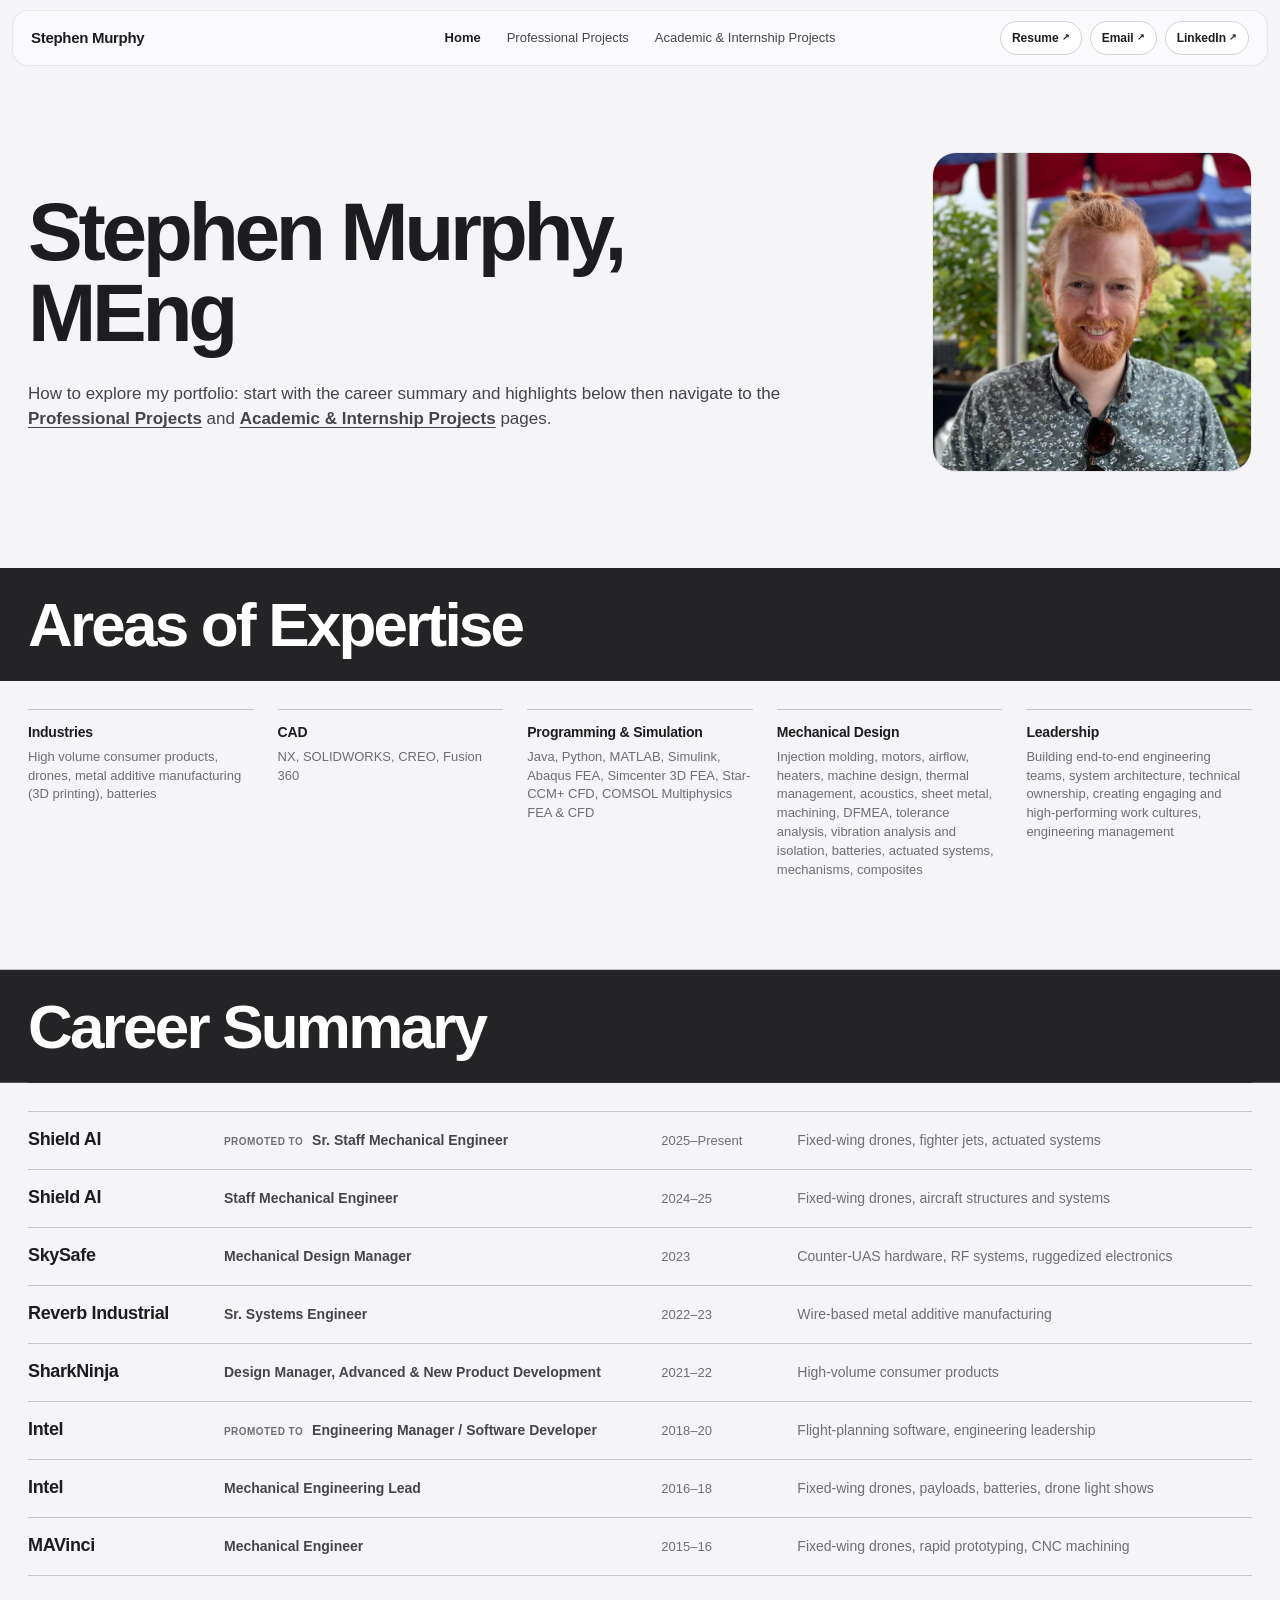
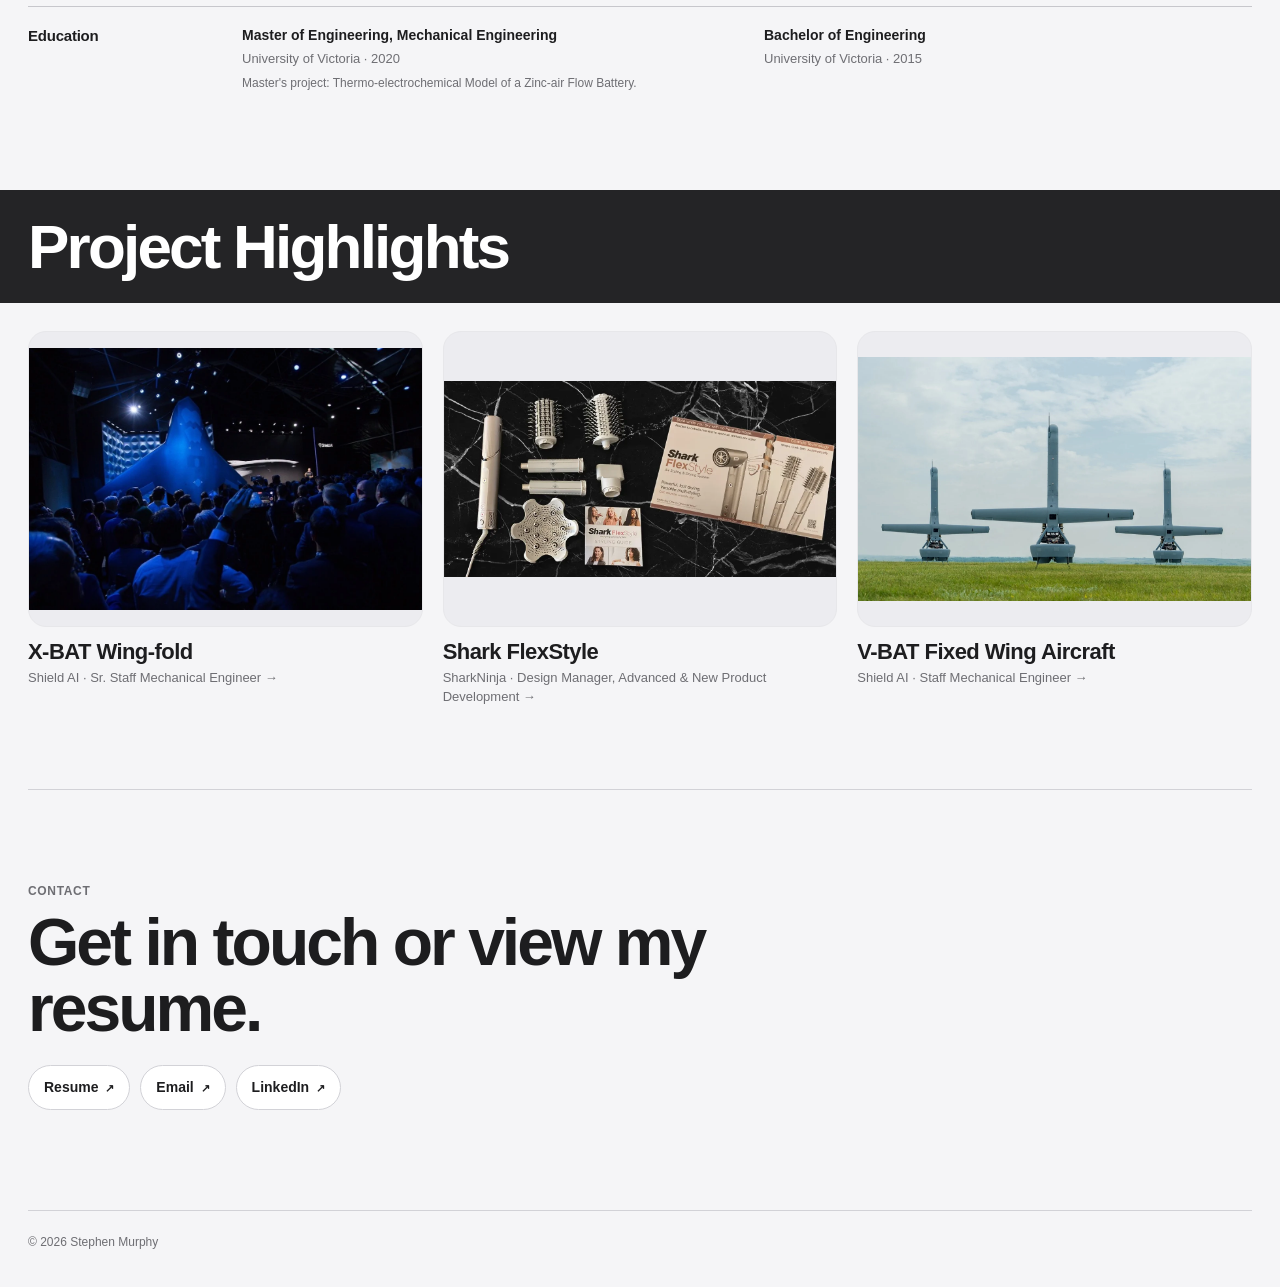
==== index.html @ 3464265b "Update portfolio navigation and contact details" ====
<!doctype html>
<html lang="en">
<head>
  <meta charset="utf-8">
  <meta name="viewport" content="width=device-width, initial-scale=1">
  <title>Stephen Murphy, MEng — Mechanical Engineering Portfolio</title>
  <meta name="description" content="Stephen Murphy mechanical engineering portfolio: expertise, education, and selected project highlights.">
  <meta name="theme-color" content="#f5f5f7">
  <meta property="og:title" content="Stephen Murphy, MEng — Mechanical Engineering Portfolio">
  <meta property="og:description" content="Mechanical engineering expertise and selected project highlights.">
  <meta property="og:type" content="website">
  <meta property="og:url" content="https://stephenalanmurphy.com/">
  <meta property="og:image" content="https://stephenalanmurphy.com/assets/social/portfolio-preview.jpg">
  <meta property="og:image:width" content="450">
  <meta property="og:image:height" content="235">
  <meta property="og:image:alt" content="Stephen Murphy mechanical engineering portfolio">
  <meta name="twitter:card" content="summary_large_image">
  <meta name="twitter:title" content="Stephen Murphy, MEng — Mechanical Engineering Portfolio">
  <meta name="twitter:description" content="Mechanical engineering expertise and selected project highlights.">
  <meta name="twitter:image" content="https://stephenalanmurphy.com/assets/social/portfolio-preview.jpg">
  <link rel="canonical" href="https://stephenalanmurphy.com/">
  <link rel="icon" href="favicon.svg" type="image/svg+xml">
  <link rel="stylesheet" href="styles.css">
  <link rel="stylesheet" href="portfolio.css">
</head>
<body class="landing-page">
<a class="skip-link" href="#expertise">Skip to expertise</a>
<header class="site-header" id="top">
  <a class="wordmark" href="index.html" aria-label="Stephen Murphy home">Stephen Murphy</a>
  <nav aria-label="Primary navigation">
    <a href="index.html" aria-current="page">Home</a>
    <a href="projects.html">Professional Projects</a>
    <a href="academic.html">Academic &amp; Internship Projects</a>
  </nav>
  <div class="header-actions">
    <a class="header-link" href="assets/resume/Stephen_Murphy_Resume_2023.pdf" target="_blank" rel="noopener">Resume <span class="cta-arrow" aria-hidden="true">↗</span></a>
    <a class="header-link" href="mailto:s_murphy@outlook.com">Email <span class="cta-arrow" aria-hidden="true">↗</span></a>
    <a class="header-link" href="https://www.linkedin.com/in/stephenalanmurphy" target="_blank" rel="noopener">LinkedIn <span class="cta-arrow" aria-hidden="true">↗</span></a>
  </div>
</header>

<main>
<section class="hero hero-with-photo shell">
  <div class="hero-copy">
    <h1>Stephen Murphy, MEng</h1>
    <div class="welcome-blurb">
      <p>How to explore my portfolio: start with the career summary and highlights below then navigate to the <a href="https://stephenalanmurphy.com/projects.html">Professional Projects</a> and <a href="https://stephenalanmurphy.com/academic.html">Academic &amp; Internship Projects</a> pages.</p>
    </div>
  </div>
  <figure class="hero-photo">
    <img src="assets/profile/stephen-murphy.webp" alt="Stephen Murphy" width="1520" height="1280" loading="eager" fetchpriority="high">
  </figure>
</section>

<section class="expertise shell" id="expertise">
  <p class="kicker">Areas of Expertise</p>
  <div class="expertise-grid">
    <div><h2>Industries</h2><p>High volume consumer products, drones, metal additive manufacturing (3D printing), batteries</p></div>
    <div><h2>CAD</h2><p>NX, SOLIDWORKS, CREO, Fusion 360</p></div>
    <div><h2>Programming &amp; Simulation</h2><p>Java, Python, MATLAB, Simulink, Abaqus FEA, Simcenter 3D FEA, Star-CCM+ CFD, COMSOL Multiphysics FEA &amp; CFD</p></div>
    <div><h2>Mechanical Design</h2><p>Injection molding, motors, airflow, heaters, machine design, thermal management, acoustics, sheet metal, machining, DFMEA, tolerance analysis, vibration analysis and isolation, batteries, actuated systems, mechanisms, composites</p></div>
    <div><h2>Leadership</h2><p>Building end-to-end engineering teams, system architecture, technical ownership, creating engaging and high-performing work cultures, engineering management</p></div>
  </div>

</section>

<section class="career-summary shell" id="career">
  <p class="kicker">Career Summary</p>
  <ol class="career-list">
    <li class="career-promotion">
      <h2><a href="projects.html#shield-ai">Shield AI</a></h2>
      <p class="career-role"><span class="promotion-label">Promoted to</span> Sr. Staff Mechanical Engineer</p>
      <p class="career-dates">2025–Present</p>
      <p class="career-focus">Fixed-wing drones, fighter jets, actuated systems</p>
    </li>
    <li>
      <h2><a href="projects.html#shield-ai">Shield AI</a></h2>
      <p class="career-role">Staff Mechanical Engineer</p>
      <p class="career-dates">2024–25</p>
      <p class="career-focus">Fixed-wing drones, aircraft structures and systems</p>
    </li>
    <li>
      <h2><a href="projects.html#skysafe">SkySafe</a></h2>
      <p class="career-role">Mechanical Design Manager</p>
      <p class="career-dates">2023</p>
      <p class="career-focus">Counter-UAS hardware, RF systems, ruggedized electronics</p>
    </li>
    <li>
      <h2><a href="projects.html#reverb">Reverb Industrial</a></h2>
      <p class="career-role">Sr. Systems Engineer</p>
      <p class="career-dates">2022–23</p>
      <p class="career-focus">Wire-based metal additive manufacturing</p>
    </li>
    <li>
      <h2><a href="projects.html#sharkninja">SharkNinja</a></h2>
      <p class="career-role">Design Manager, Advanced &amp; New Product Development</p>
      <p class="career-dates">2021–22</p>
      <p class="career-focus">High-volume consumer products</p>
    </li>
    <li class="career-promotion">
      <h2><a href="projects.html#intel">Intel</a></h2>
      <p class="career-role"><span class="promotion-label">Promoted to</span> Engineering Manager / Software Developer</p>
      <p class="career-dates">2018–20</p>
      <p class="career-focus">Flight-planning software, engineering leadership</p>
    </li>
    <li>
      <h2><a href="projects.html#intel">Intel</a></h2>
      <p class="career-role">Mechanical Engineering Lead</p>
      <p class="career-dates">2016–18</p>
      <p class="career-focus">Fixed-wing drones, payloads, batteries, drone light shows</p>
    </li>
    <li>
      <h2><a href="projects.html#mavinci">MAVinci</a></h2>
      <p class="career-role">Mechanical Engineer</p>
      <p class="career-dates">2015–16</p>
      <p class="career-focus">Fixed-wing drones, rapid prototyping, CNC machining</p>
    </li>
  </ol>

  <div class="education-summary" aria-label="Education">
    <h2>Education</h2>
    <div class="education-item">
      <strong>Master of Engineering, Mechanical Engineering</strong>
      <span>University of Victoria · 2020</span>
      <small>Master's project: Thermo-electrochemical Model of a Zinc-air Flow Battery.</small>
    </div>
    <div class="education-item">
      <strong>Bachelor of Engineering</strong>
      <span>University of Victoria · 2015</span>
    </div>
  </div>
</section>

<section class="highlights shell" id="highlights">
  <p class="kicker">Project Highlights</p>
  <div class="highlight-grid">
    <article class="highlight-card">
      <a href="projects.html#xbat-wing-fold">
        <div class="highlight-image"><img src="assets/projects/xbat/xbat-unveiling.webp" alt="Shield AI X-BAT" width="1000" height="667" loading="lazy"></div>
        <h2>X-BAT Wing-fold</h2>
        <p>Shield AI · Sr. Staff Mechanical Engineer →</p>
      </a>
    </article>
    <article class="highlight-card">
      <a href="projects.html#flexstyle">
        <div class="highlight-image"><img src="assets/projects/shark/flexstyle-main.webp" alt="Shark FlexStyle" width="1200" height="600" loading="lazy"></div>
        <h2>Shark FlexStyle</h2>
        <p>SharkNinja · Design Manager, Advanced &amp; New Product Development →</p>
      </a>
    </article>
    <article class="highlight-card">
      <a href="projects.html#vbat">
        <div class="highlight-image"><img src="assets/projects/shield/vbat-swarm.webp" alt="Shield AI V-BAT" width="1436" height="890" loading="lazy"></div>
        <h2>V-BAT Fixed Wing Aircraft</h2>
        <p>Shield AI · Staff Mechanical Engineer →</p>
      </a>
    </article>
  </div>
</section>

<section class="contact shell" id="contact">
  <p class="kicker">Contact</p>
  <h2>Get in touch or view my resume.</h2>
  <div class="contact-links">
    <a href="assets/resume/Stephen_Murphy_Resume_2023.pdf" target="_blank" rel="noopener">Resume <span class="cta-arrow" aria-hidden="true">↗</span></a>
    <a href="mailto:s_murphy@outlook.com">Email <span class="cta-arrow" aria-hidden="true">↗</span></a>
    <a href="https://www.linkedin.com/in/stephenalanmurphy" target="_blank" rel="noopener">LinkedIn <span class="cta-arrow" aria-hidden="true">↗</span></a>
  </div>
</section>
</main>

<footer class="shell"><span>© <span id="year"></span> Stephen Murphy</span></footer>
<script src="script.js"></script>
</body>
</html>
---- styles.css ----
:root {
  --bg: #f5f5f7;
  --surface: #ffffff;
  --ink: #1d1d1f;
  --muted: #6e6e73;
  --line: #d2d2d7;
  --line-light: #e7e7ea;
  --soft: #ededf0;
  --max: 1240px;
  --radius: 20px;
}

* { box-sizing: border-box; }
html { scroll-behavior: smooth; }
body {
  margin: 0;
  background: var(--bg);
  color: var(--ink);
  font-family: -apple-system, BlinkMacSystemFont, "SF Pro Text", "Helvetica Neue", Arial, sans-serif;
  line-height: 1.5;
  -webkit-font-smoothing: antialiased;
  text-rendering: optimizeLegibility;
}
img { max-width: 100%; }
a { color: inherit; text-decoration: none; }
button { font: inherit; }
p, h1, h2, h3, figure { margin-top: 0; }
.shell { width: min(calc(100% - 56px), var(--max)); margin-inline: auto; }
section[id] { scroll-margin-top: 84px; }

.skip-link {
  position: fixed;
  top: -64px;
  left: 16px;
  z-index: 1000;
  padding: 10px 14px;
  border-radius: 8px;
  background: #111;
  color: #fff;
  font-weight: 650;
}
.skip-link:focus { top: 16px; }

.site-header {
  position: sticky;
  top: 10px;
  z-index: 100;
  width: min(calc(100% - 24px), 1300px);
  height: 56px;
  margin: 10px auto 0;
  padding: 0 18px;
  display: grid;
  grid-template-columns: 1fr auto 1fr;
  align-items: center;
  background: rgba(250, 250, 252, .92);
  border: 1px solid rgba(0, 0, 0, .08);
  border-radius: 16px;
  backdrop-filter: saturate(180%) blur(20px);
  -webkit-backdrop-filter: saturate(180%) blur(20px);
}
.wordmark { font-size: 15px; font-weight: 750; letter-spacing: -.02em; }
.site-header nav { display: flex; gap: 26px; font-size: 13px; color: #47474b; }
.site-header nav a:hover, .header-link:hover { opacity: .58; }
.header-link { justify-self: end; font-size: 13px; font-weight: 600; }

.kicker,
.role-line {
  margin-bottom: 9px;
  color: var(--muted);
  font-size: 12px;
  font-weight: 650;
  letter-spacing: .055em;
  text-transform: uppercase;
}
.role-line { letter-spacing: .035em; }

.hero {
  padding: 86px 0 62px;
}
.hero h1 {
  max-width: 980px;
  margin-bottom: 0;
  font-size: clamp(50px, 6.5vw, 82px);
  line-height: .98;
  letter-spacing: -.052em;
  font-weight: 680;
}
.hero-actions { margin-top: 26px; }
.button {
  display: inline-flex;
  min-height: 42px;
  align-items: center;
  padding: 0 15px;
  border: 1px solid var(--line);
  border-radius: 999px;
  background: #fff;
  font-size: 14px;
  font-weight: 600;
}
.button:hover { opacity: .62; }

.expertise {
  padding: 28px 0 68px;
}
.expertise > .kicker { margin-bottom: 14px; }
.expertise-grid {
  display: grid;
  grid-template-columns: repeat(5, minmax(0, 1fr));
  border-top: 1px solid var(--line);
  border-bottom: 1px solid var(--line);
}
.expertise-grid > div {
  min-width: 0;
  padding: 18px 18px 20px;
  border-right: 1px solid var(--line);
}
.expertise-grid > div:first-child { padding-left: 0; }
.expertise-grid > div:last-child { padding-right: 0; border-right: 0; }
.expertise-grid h2 {
  margin-bottom: 7px;
  font-size: 14px;
  line-height: 1.2;
  letter-spacing: -.015em;
}
.expertise-grid p {
  margin-bottom: 0;
  color: var(--muted);
  font-size: 13px;
  line-height: 1.45;
}

.company-section,
.project-section {
  background: var(--surface);
  border-top: 1px solid var(--line);
}
.company-section { padding: 72px 0 18px; }
.project-section { padding: 72px 0 82px; }

.company-header {
  padding-bottom: 34px;
}
.company-header h2 {
  margin-bottom: 0;
  font-size: clamp(38px, 5vw, 60px);
  line-height: 1;
  letter-spacing: -.045em;
  font-weight: 660;
}
.company-role {
  margin: 12px 0 0;
  color: var(--muted);
  font-size: 15px;
  font-weight: 550;
}
.company-summary {
  display: grid;
  grid-template-columns: repeat(2, minmax(0, 1fr));
  gap: 40px;
  max-width: 1060px;
  margin-top: 28px;
}
.company-summary p {
  margin-bottom: 0;
  color: #454549;
  font-size: 16px;
}

.company-project {
  padding: 54px 0 68px;
  border-top: 1px solid var(--line-light);
}
.subproject-header,
.project-header,
.early-copy {
  display: grid;
  grid-template-columns: minmax(250px, .75fr) minmax(0, 1.25fr);
  gap: 54px;
  align-items: start;
}
.subproject-header h3,
.project-header h2,
.early-copy h3 {
  margin-bottom: 0;
  font-size: clamp(34px, 4.3vw, 54px);
  line-height: 1.02;
  letter-spacing: -.042em;
  font-weight: 650;
}
.project-copy,
.project-copy p,
.early-copy > p,
.early-copy > div p {
  color: #454549;
  font-size: 17px;
}
.project-copy { margin: 0; }
p.project-copy { margin-bottom: 0; }
.project-copy p:last-child,
.early-copy > div p:last-child { margin-bottom: 0; }

.project-header .role-line,
.subproject-header .role-line,
.early-copy .role-line { margin-bottom: 10px; }

.earlier {
  padding-top: 12px;
  padding-bottom: 54px;
  background: var(--bg);
}
.early-project {
  padding: 60px 0 70px;
  border-top: 1px solid var(--line);
}
.early-copy .role-line { grid-column: 1 / -1; margin-bottom: -36px; }
.early-copy > p:not(.role-line) { margin-bottom: 0; }

.carousel-wrap { margin-top: 36px; }
.carousel {
  display: flex;
  gap: 16px;
  overflow-x: auto;
  scroll-snap-type: x mandatory;
  scroll-behavior: smooth;
  overscroll-behavior-inline: contain;
  padding: 0 9vw 4px 0;
  scrollbar-width: none;
}
.carousel::-webkit-scrollbar { display: none; }
.carousel figure {
  flex: 0 0 min(82vw, 930px);
  margin: 0;
  overflow: hidden;
  scroll-snap-align: start;
  border: 1px solid var(--line-light);
  border-radius: var(--radius);
  background: #fff;
}
.carousel figure img {
  display: block;
  width: 100%;
  height: min(59vw, 620px);
  object-fit: contain;
  background: #eeeef1;
  cursor: zoom-in;
}
.video-frame {
  width: 100%;
  height: min(59vw, 620px);
  background: #000;
}
.video-frame iframe {
  display: block;
  width: 100%;
  height: 100%;
  border: 0;
}
.carousel figcaption {
  min-height: 50px;
  padding: 12px 15px 13px;
  color: var(--muted);
  font-size: 12px;
}
.compact-carousel figure { flex-basis: min(70vw, 760px); }
.compact-carousel figure img { height: min(48vw, 520px); }
.mini-carousel figure { flex-basis: min(58vw, 610px); }
.mini-carousel figure img { height: min(40vw, 420px); }
.carousel-controls {
  display: flex;
  align-items: center;
  justify-content: space-between;
  margin-top: 11px;
  color: var(--muted);
  font-size: 12px;
  font-variant-numeric: tabular-nums;
}
.carousel-controls > div { display: flex; gap: 7px; }
.carousel-controls button {
  width: 38px;
  height: 38px;
  padding: 0;
  border: 0;
  border-radius: 50%;
  background: #e2e2e7;
  color: var(--ink);
  cursor: pointer;
  font-size: 17px;
}
.carousel-controls button:hover:not(:disabled) { background: #d2d2d7; }
.carousel-controls button:disabled { opacity: .35; cursor: default; }

.outside {
  display: grid;
  grid-template-columns: 300px minmax(0, 1fr);
  gap: 60px;
  padding: 80px 0 100px;
  border-top: 1px solid var(--line);
}
.outside h2 { margin-bottom: 12px; font-size: 36px; line-height: 1.05; letter-spacing: -.035em; }
.outside > div:first-child > p:last-child { color: var(--muted); }
.outside .carousel-wrap { margin-top: 0; min-width: 0; }
.outside .mini-carousel figure { flex-basis: min(45vw, 500px); }
.outside .mini-carousel figure img { height: min(32vw, 350px); }

.contact {
  padding: 92px 0 100px;
  border-top: 1px solid var(--line);
}
.contact h2 {
  max-width: 900px;
  margin-bottom: 14px;
  font-size: clamp(40px, 5.4vw, 66px);
  line-height: 1;
  letter-spacing: -.045em;
}
.contact > p:not(.kicker) { color: var(--muted); }
.contact-links { display: flex; flex-wrap: wrap; gap: 10px; margin-top: 24px; }
.contact-links a {
  padding: 11px 15px;
  border: 1px solid var(--line);
  border-radius: 999px;
  background: #fff;
  font-weight: 600;
  font-size: 14px;
}
.contact-links a:hover { opacity: .62; }

footer {
  display: flex;
  justify-content: space-between;
  gap: 20px;
  padding: 22px 0 36px;
  border-top: 1px solid var(--line);
  color: var(--muted);
  font-size: 12px;
}

.lightbox {
  width: min(94vw, 1500px);
  max-width: none;
  height: min(92vh, 1000px);
  max-height: none;
  padding: 0;
  border: 0;
  border-radius: 18px;
  background: #111;
  color: #fff;
  overflow: hidden;
}
.lightbox::backdrop { background: rgba(0,0,0,.82); backdrop-filter: blur(8px); }
.lightbox-inner { height: 100%; display: grid; grid-template-rows: 1fr auto; position: relative; }
.lightbox img { width: 100%; height: 100%; min-height: 0; object-fit: contain; }
.lightbox-caption { margin: 0; padding: 12px 58px 15px 18px; color: #c7c7cc; font-size: 13px; }
.lightbox-close {
  position: absolute;
  top: 12px;
  right: 12px;
  z-index: 2;
  width: 40px;
  height: 40px;
  border: 0;
  border-radius: 50%;
  background: rgba(255,255,255,.14);
  color: #fff;
  cursor: pointer;
  font-size: 26px;
  line-height: 1;
}

:focus-visible { outline: 3px solid #0071e3; outline-offset: 3px; }

@media (max-width: 1000px) {
  .expertise-grid { grid-template-columns: repeat(2, minmax(0, 1fr)); }
  .expertise-grid > div { padding: 16px 18px; border-right: 1px solid var(--line); border-bottom: 1px solid var(--line); }
  .expertise-grid > div:nth-child(even) { border-right: 0; }
  .expertise-grid > div:first-child { padding-left: 18px; }
  .expertise-grid > div:last-child { border-bottom: 0; }
  .company-summary { grid-template-columns: 1fr; gap: 12px; }
  .subproject-header, .project-header, .early-copy { grid-template-columns: 1fr; gap: 18px; }
  .early-copy .role-line { grid-column: auto; margin-bottom: -6px; }
  .outside { grid-template-columns: 1fr; gap: 28px; }
  .outside .mini-carousel figure { flex-basis: min(72vw, 580px); }
}

@media (max-width: 720px) {
  .shell { width: calc(100% - 28px); }
  .site-header { grid-template-columns: 1fr auto; }
  .site-header nav { display: none; }
  .hero { padding: 70px 0 42px; }
  .hero h1 { font-size: clamp(46px, 14vw, 66px); }
  .expertise { padding-bottom: 54px; }
  .expertise-grid { grid-template-columns: 1fr; }
  .expertise-grid > div, .expertise-grid > div:first-child, .expertise-grid > div:last-child { padding: 14px 0; border-right: 0; border-bottom: 1px solid var(--line); }
  .expertise-grid > div:last-child { border-bottom: 0; }
  .company-section, .project-section { padding-top: 54px; }
  .company-header h2 { font-size: 42px; }
  .company-project { padding: 44px 0 54px; }
  .subproject-header h3, .project-header h2, .early-copy h3 { font-size: 36px; }
  .project-copy, .project-copy p, .early-copy > p, .early-copy > div p { font-size: 16px; }
  .carousel { gap: 12px; padding-right: 12vw; }
  .carousel figure, .compact-carousel figure, .mini-carousel figure { flex-basis: 86vw; }
  .carousel figure img, .compact-carousel figure img, .mini-carousel figure img, .video-frame { height: 62vw; }
  .early-project { padding: 46px 0 54px; }
  .outside { padding: 66px 0 82px; }
  .outside .mini-carousel figure { flex-basis: 82vw; }
  .outside .mini-carousel figure img { height: 60vw; }
  .contact { padding: 76px 0 86px; }
  footer { flex-direction: column; gap: 4px; }
}

@media (prefers-reduced-motion: reduce) {
  html, .carousel { scroll-behavior: auto; }
}
---- portfolio.css ----
.site-header {
  grid-template-columns: 1fr auto 1fr;
}
.site-header nav {
  align-items: center;
}
.site-header nav a[aria-current="page"] {
  color: var(--ink);
  font-weight: 700;
}
.wordmark {
  white-space: nowrap;
}

.header-actions {
  justify-self: end;
  display: flex;
  align-items: center;
  gap: 8px;
}
.site-header .header-actions .header-link {
  display: inline-flex;
  min-height: 34px;
  align-items: center;
  padding: 0 11px;
  border: 1px solid var(--line);
  border-radius: 999px;
  background: #fff;
  color: var(--ink);
  font-size: 12px;
  font-weight: 650;
}
.site-header .header-actions .header-link:hover {
  opacity: .62;
}
.cta-arrow {
  display: inline-block;
  margin-left: 3px;
  font-size: .78em;
  line-height: 1;
  transform: translateY(-.04em);
}

/* Landing page */
.hero-with-photo {
  display: grid;
  grid-template-columns: minmax(0, 1fr) minmax(230px, 320px);
  gap: clamp(42px, 7vw, 92px);
  align-items: center;
}
.hero-copy {
  min-width: 0;
}
.hero-with-photo .hero-actions {
  display: flex;
  flex-wrap: wrap;
  gap: 10px;
}
.welcome-blurb {
  max-width: 760px;
  margin-top: 28px;
  color: #454549;
  font-size: 17px;
}
.welcome-blurb p {
  margin-bottom: 12px;
}
.welcome-blurb p:last-child {
  margin-bottom: 0;
}
.welcome-blurb a {
  font-weight: 650;
  text-decoration: underline;
  text-underline-offset: 3px;
}
.hero-photo {
  width: 100%;
  aspect-ratio: 1 / 1;
  margin: 0;
  overflow: hidden;
  border: 1px solid var(--line-light);
  border-radius: 24px;
  background: #ececf0;
}
.hero-photo img {
  display: block;
  width: 100%;
  height: 100%;
  object-fit: cover;
}

.expertise {
  padding-top: 34px;
}
.expertise > .kicker,
.career-summary > .kicker,
.highlights > .kicker {
  display: block;
  margin: 0 0 28px;
  padding: 26px 0 25px;
  background: #242426;
  color: #fff;
  box-shadow: 0 0 0 100vmax #242426;
  clip-path: inset(0 -100vmax);
  font-size: clamp(44px, 5vw, 62px);
  font-weight: 720;
  line-height: 1;
  letter-spacing: -.045em;
  text-transform: none;
}
.expertise-grid {
  grid-template-columns: repeat(5, minmax(0, 1fr));
  gap: 22px 24px;
  border: 0;
}
.expertise-grid > div,
.expertise-grid > div:first-child,
.expertise-grid > div:last-child {
  padding: 14px 0 0;
  border: 0;
  border-top: 1px solid #c7c7cc;
}
.education-summary {
  display: grid;
  grid-template-columns: 180px repeat(2, minmax(0, 1fr));
  gap: 24px 34px;
  margin-top: 30px;
  padding-top: 18px;
  border-top: 1px solid #c7c7cc;
}
.education-summary h2,
.education-item strong,
.education-item span {
  display: block;
}
.education-summary h2 {
  margin: 0;
  font-size: 15px;
  letter-spacing: -.015em;
}
.education-item strong {
  font-size: 14px;
}
.education-item span {
  margin-top: 3px;
  color: var(--muted);
  font-size: 13px;
}
.education-item small {
  display: block;
  margin-top: 7px;
  color: var(--muted);
  font-size: 12px;
  line-height: 1.4;
}

.career-summary {
  padding: 22px 0 76px;
}
.career-list {
  margin: 0;
  padding: 0;
  list-style: none;
  border-top: 1px solid #c7c7cc;
}
.career-list li {
  display: grid;
  grid-template-columns: 170px minmax(260px, .95fr) 110px minmax(260px, 1.05fr);
  gap: 18px 26px;
  align-items: baseline;
  padding: 17px 0 18px;
  border-bottom: 1px solid #c7c7cc;
}
.career-list h2,
.career-list p {
  margin: 0;
}
.career-list h2 {
  font-size: 18px;
  line-height: 1.2;
  letter-spacing: -.02em;
}
.career-list h2 a:hover {
  text-decoration: underline;
  text-underline-offset: 3px;
}
.career-role {
  color: #454549;
  font-size: 14px;
  font-weight: 600;
}
.promotion-label {
  margin-right: 5px;
  color: var(--muted);
  font-size: 10px;
  font-weight: 700;
  letter-spacing: .045em;
  text-transform: uppercase;
}
.career-dates {
  color: var(--muted);
  font-size: 13px;
  font-variant-numeric: tabular-nums;
  white-space: nowrap;
}
.career-focus {
  color: var(--muted);
  font-size: 14px;
}

.highlights {
  padding: 22px 0 82px;
}
.highlight-grid {
  display: grid;
  grid-template-columns: repeat(3, minmax(0, 1fr));
  gap: 20px;
}
.highlight-card {
  min-width: 0;
}
.highlight-card a {
  display: block;
}
.highlight-image {
  aspect-ratio: 4 / 3;
  overflow: hidden;
  border: 1px solid var(--line-light);
  border-radius: 18px;
  background: #ececf0;
}
.highlight-image img {
  width: 100%;
  height: 100%;
  display: block;
  object-fit: contain;
  transition: transform .25s ease;
}
.highlight-card a:hover .highlight-image img {
  transform: scale(1.018);
}
.highlight-card h2 {
  margin: 13px 0 4px;
  font-size: 22px;
  line-height: 1.08;
  letter-spacing: -.025em;
}
.highlight-card p {
  margin: 0;
  color: var(--muted);
  font-size: 13px;
}
.next-section > p:not(.kicker) {
  max-width: 700px;
}

/* Project-page hero */
.page-hero {
  padding: 76px 0 48px;
}
.page-hero .kicker {
  margin-bottom: 10px;
}
.page-hero h1 {
  max-width: 980px;
  margin-bottom: 14px;
  font-size: clamp(50px, 6.5vw, 82px);
  line-height: .98;
  letter-spacing: -.052em;
  font-weight: 680;
}
.page-hero > p:last-child {
  max-width: 760px;
  margin-bottom: 0;
  color: var(--muted);
  font-size: 17px;
}

/* Sticky company / institution progress bar */
.logo-progress-wrap {
  position: sticky;
  top: 76px;
  z-index: 80;
  border-top: 1px solid rgba(0,0,0,.07);
  border-bottom: 1px solid rgba(0,0,0,.10);
  background: rgba(255,255,255,.95);
  backdrop-filter: saturate(180%) blur(18px);
  -webkit-backdrop-filter: saturate(180%) blur(18px);
}
.logo-progress {
  display: grid;
  align-items: stretch;
}
.projects-page .logo-progress {
  grid-template-columns: repeat(6, minmax(0, 1fr));
}
.academic-page .logo-progress {
  grid-template-columns: repeat(5, minmax(0, 1fr));
}
.logo-progress-item {
  position: relative;
  min-width: 0;
  height: 78px;
  display: flex;
  align-items: center;
  justify-content: center;
  padding: 10px 16px;
  overflow: hidden;
  opacity: .27;
  transition: opacity .18s ease, background .18s ease;
}
.logo-progress-item + .logo-progress-item {
  border-left: 1px solid var(--line-light);
}
.logo-progress-item::after {
  content: "";
  position: absolute;
  left: 18px;
  right: 18px;
  bottom: -1px;
  height: 3px;
  background: transparent;
}
.logo-progress-item.is-active {
  opacity: 1;
  background: rgba(0,0,0,.018);
}
.logo-progress-item.is-active::after {
  background: var(--ink);
}
.logo-progress-item img {
  display: block;
  width: min(150px, 100%);
  height: 46px;
  max-width: 100%;
  object-fit: contain;
  transform-origin: center;
}
.logo-progress-wordmark {
  display: inline-flex;
  min-height: 46px;
  align-items: center;
  justify-content: center;
  color: var(--ink);
  font-size: 24px;
  font-weight: 720;
  letter-spacing: -.035em;
  line-height: 1;
  white-space: nowrap;
}
.logo-progress-wordmark.compact {
  max-width: 174px;
  min-height: 46px;
  font-size: 16px;
  font-weight: 720;
  letter-spacing: -.01em;
  line-height: 1.06;
  text-align: center;
  white-space: normal;
}

/* Optical normalization for assets with built-in whitespace. */
[data-company-link="skysafe"] img {
  transform: scale(1.34);
}
[data-company-link="reverb"] img {
  transform: scale(1.72);
}
[data-company-link="uvic-aero"] img {
  transform: scale(1.62);
}
[data-company-link="mavinci"] img {
  transform: scale(1.08);
}

/* Project company sections */
.project-group {
  background: var(--surface);
  scroll-margin-top: 154px;
}
.project-group + .project-group {
  border-top: 5px solid #c9c9cf;
}

.portfolio-project {
  padding: 58px 0 68px;
  border-top: 1px solid var(--line-light);
  scroll-margin-top: 154px;
}
.project-group > .shell > .portfolio-project:first-child {
  border-top: 0;
}
.project-header {
  display: grid;
  grid-template-columns: minmax(270px, .8fr) minmax(0, 1.2fr);
  gap: 54px;
  align-items: start;
}
.project-heading .role-line {
  margin-bottom: 8px;
}
.project-heading h2 {
  margin-bottom: 0;
  font-size: clamp(36px, 4.4vw, 54px);
  line-height: 1.01;
  letter-spacing: -.043em;
  font-weight: 660;
}
.project-copy,
.project-copy p {
  color: #454549;
  font-size: 17px;
}
.project-copy {
  margin: 0;
  text-align: justify;
  text-justify: inter-word;
}
.project-copy p:last-child {
  margin-bottom: 0;
}

.patents-block {
  max-width: 980px;
  padding: 42px 0 46px;
  border-bottom: 1px solid var(--line-light);
}
.patents-block h2 {
  margin-bottom: 7px;
  font-size: 25px;
  line-height: 1.1;
  letter-spacing: -.025em;
}
.patent-family {
  margin-bottom: 14px;
  color: var(--muted);
  font-size: 14px;
}
.patent-number-links {
  display: flex;
  flex-wrap: wrap;
  gap: 7px;
}
.patent-number-links a {
  display: inline-flex;
  min-height: 32px;
  align-items: center;
  padding: 0 10px;
  border: 1px solid var(--line-light);
  border-radius: 7px;
  background: #fff;
  color: #454549;
  font-size: 12px;
  font-variant-numeric: tabular-nums;
}
.patent-number-links a:hover {
  background: var(--soft);
}

/* Galleries */
.carousel-wrap {
  margin-top: 30px;
}
.carousel {
  gap: 14px;
  padding-right: 7vw;
}
.carousel figure {
  flex-basis: min(62vw, 720px);
  scroll-snap-stop: always;
}
.carousel figure img,
.video-frame {
  height: min(39vw, 430px);
}
.compact-carousel figure {
  flex-basis: min(55vw, 620px);
}
.compact-carousel figure img,
.compact-carousel .video-frame {
  height: min(34vw, 360px);
}
.mini-carousel figure {
  flex-basis: min(48vw, 540px);
}
.mini-carousel figure img,
.mini-carousel .video-frame {
  height: min(30vw, 315px);
}
.carousel-controls button[data-carousel-prev]:not(:disabled),
.carousel-controls button[data-carousel-next]:not(:disabled) {
  cursor: pointer;
}

/* Academic page and hobbies */
.academic-projects {
  background: var(--surface);
}
.academic-projects .project-group > .shell {
  width: min(calc(100% - 56px), var(--max));
  margin-inline: auto;
}
.bikes-section {
  padding: 68px 0 88px;
  border-top: 5px solid #c9c9cf;
  background: var(--surface);
  scroll-margin-top: 154px;
}
.bikes-intro {
  display: grid;
  grid-template-columns: 300px minmax(0, 1fr);
  gap: 54px;
  align-items: start;
}
.bikes-intro h2 {
  margin-bottom: 0;
  font-size: clamp(34px, 4vw, 50px);
  line-height: 1.03;
  letter-spacing: -.04em;
}
.bikes-intro p {
  margin: 0;
  color: var(--muted);
  font-size: 16px;
}

footer {
  justify-content: flex-start;
}

@media (max-width: 1000px) {
  .hero-with-photo {
    grid-template-columns: minmax(0, 1fr) minmax(200px, 260px);
    gap: 40px;
  }
  .expertise-grid {
    grid-template-columns: repeat(2, minmax(0, 1fr));
  }
  .education-summary {
    grid-template-columns: 1fr 1fr;
  }
  .education-summary h2 {
    grid-column: 1 / -1;
  }
  .career-list li {
    grid-template-columns: 150px minmax(0, 1fr) 100px;
    gap: 6px 22px;
  }
  .career-focus {
    grid-column: 2 / -1;
  }
  .project-header,
  .bikes-intro {
    grid-template-columns: 1fr;
    gap: 18px;
  }
}

@media (max-width: 720px) {
  .site-header {
    grid-template-columns: 1fr auto;
  }
  .header-actions {
    gap: 6px;
  }
  .site-header .header-actions .header-link {
    min-height: 31px;
    padding: 0 9px;
    font-size: 11px;
  }
  .hero-with-photo {
    grid-template-columns: 1fr;
    gap: 30px;
  }
  .hero-photo {
    width: min(72vw, 300px);
    justify-self: start;
    border-radius: 20px;
  }
  .welcome-blurb {
    margin-top: 23px;
    font-size: 16px;
  }
  .page-hero {
    padding: 64px 0 38px;
  }
  .page-hero h1 {
    font-size: clamp(44px, 13vw, 64px);
  }
  .expertise > .kicker,
  .career-summary > .kicker,
  .highlights > .kicker {
    padding: 22px 0 21px;
    font-size: 42px;
  }
  .expertise-grid,
  .education-summary,
  .highlight-grid {
    grid-template-columns: 1fr;
  }
  .education-summary h2 {
    grid-column: auto;
  }
  .career-summary {
    padding-bottom: 58px;
  }
  .career-list li {
    grid-template-columns: minmax(0, 1fr) auto;
    gap: 3px 16px;
    padding: 15px 0 16px;
  }
  .career-list h2 {
    grid-column: 1;
    grid-row: 1;
  }
  .career-dates {
    grid-column: 2;
    grid-row: 1;
  }
  .career-role,
  .career-focus {
    grid-column: 1 / -1;
  }
  .career-role {
    margin-top: 2px;
  }
  .career-focus {
    margin-top: 3px;
  }
  .highlights {
    padding-bottom: 62px;
  }
  .highlight-grid {
    gap: 28px;
  }

  .logo-progress-wrap {
    top: 76px;
    overflow-x: auto;
    scrollbar-width: none;
  }
  .logo-progress-wrap::-webkit-scrollbar {
    display: none;
  }
  .logo-progress {
    width: max-content;
    min-width: 100%;
  }
  .projects-page .logo-progress {
    grid-template-columns: repeat(6, 144px);
  }
  .academic-page .logo-progress {
    grid-template-columns: repeat(5, 144px);
  }
  .logo-progress-item {
    height: 64px;
    padding: 8px 13px;
  }
  .logo-progress-item img {
    width: 126px;
    height: 39px;
  }
  .logo-progress-wordmark {
    min-height: 39px;
    font-size: 21px;
  }
  .logo-progress-wordmark.compact {
    max-width: 124px;
    min-height: 39px;
    font-size: 13px;
  }
  [data-company-link="reverb"] img {
    transform: scale(1.58);
  }
  [data-company-link="uvic-aero"] img {
    transform: scale(1.50);
  }

  .portfolio-project {
    padding: 50px 0 56px;
    scroll-margin-top: 142px;
  }
  .project-heading h2 {
    font-size: 36px;
  }
  .project-copy,
  .project-copy p {
    font-size: 16px;
  }
  .carousel {
    padding-right: 10vw;
  }
  .carousel figure,
  .compact-carousel figure,
  .mini-carousel figure {
    flex-basis: 82vw;
  }
  .carousel figure img,
  .compact-carousel figure img,
  .mini-carousel figure img,
  .video-frame,
  .compact-carousel .video-frame,
  .mini-carousel .video-frame {
    height: 54vw;
  }
  .bikes-section {
    padding: 52px 0 72px;
  }
}

@media (max-width: 400px) {
  .wordmark {
    font-size: 0;
  }
  .wordmark::after {
    content: "SM";
    font-size: 13px;
  }
}

@media (prefers-reduced-motion: reduce) {
  .highlight-image img,
  .logo-progress-item {
    transition: none;
  }
}
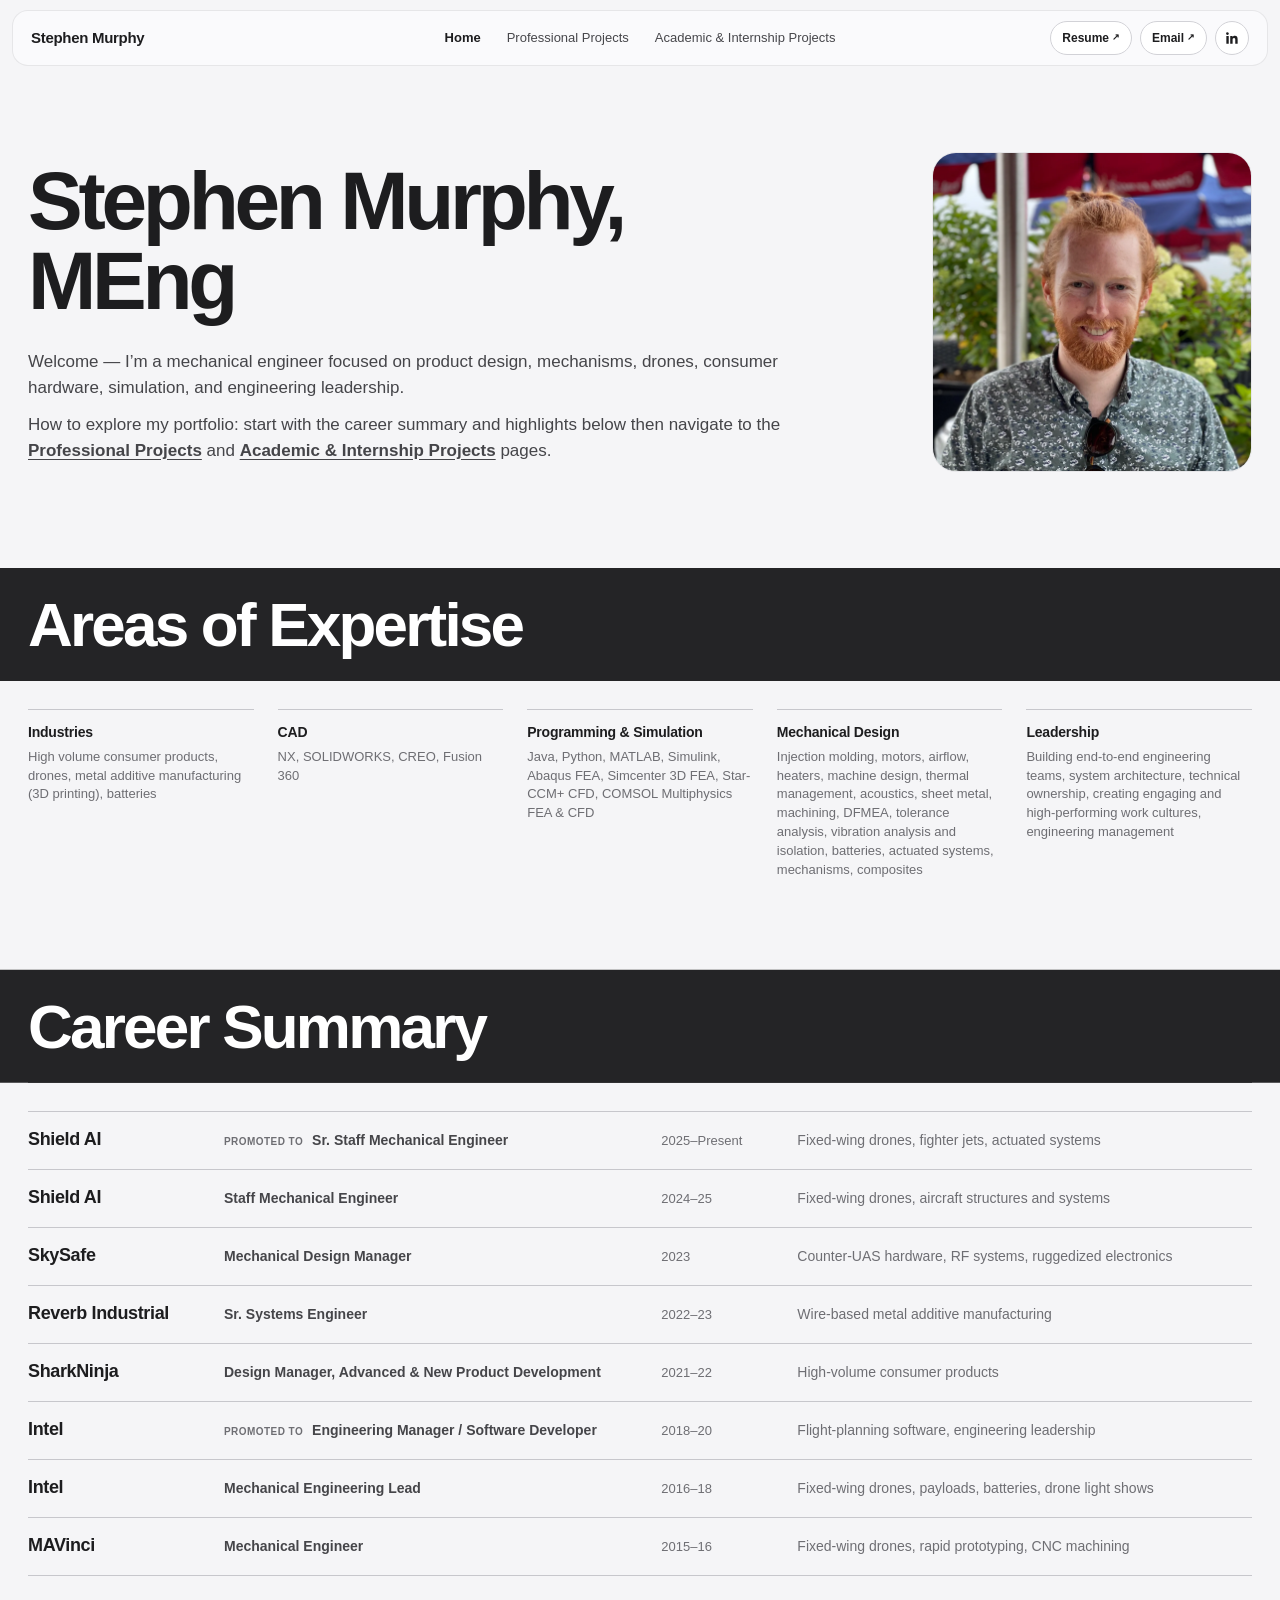
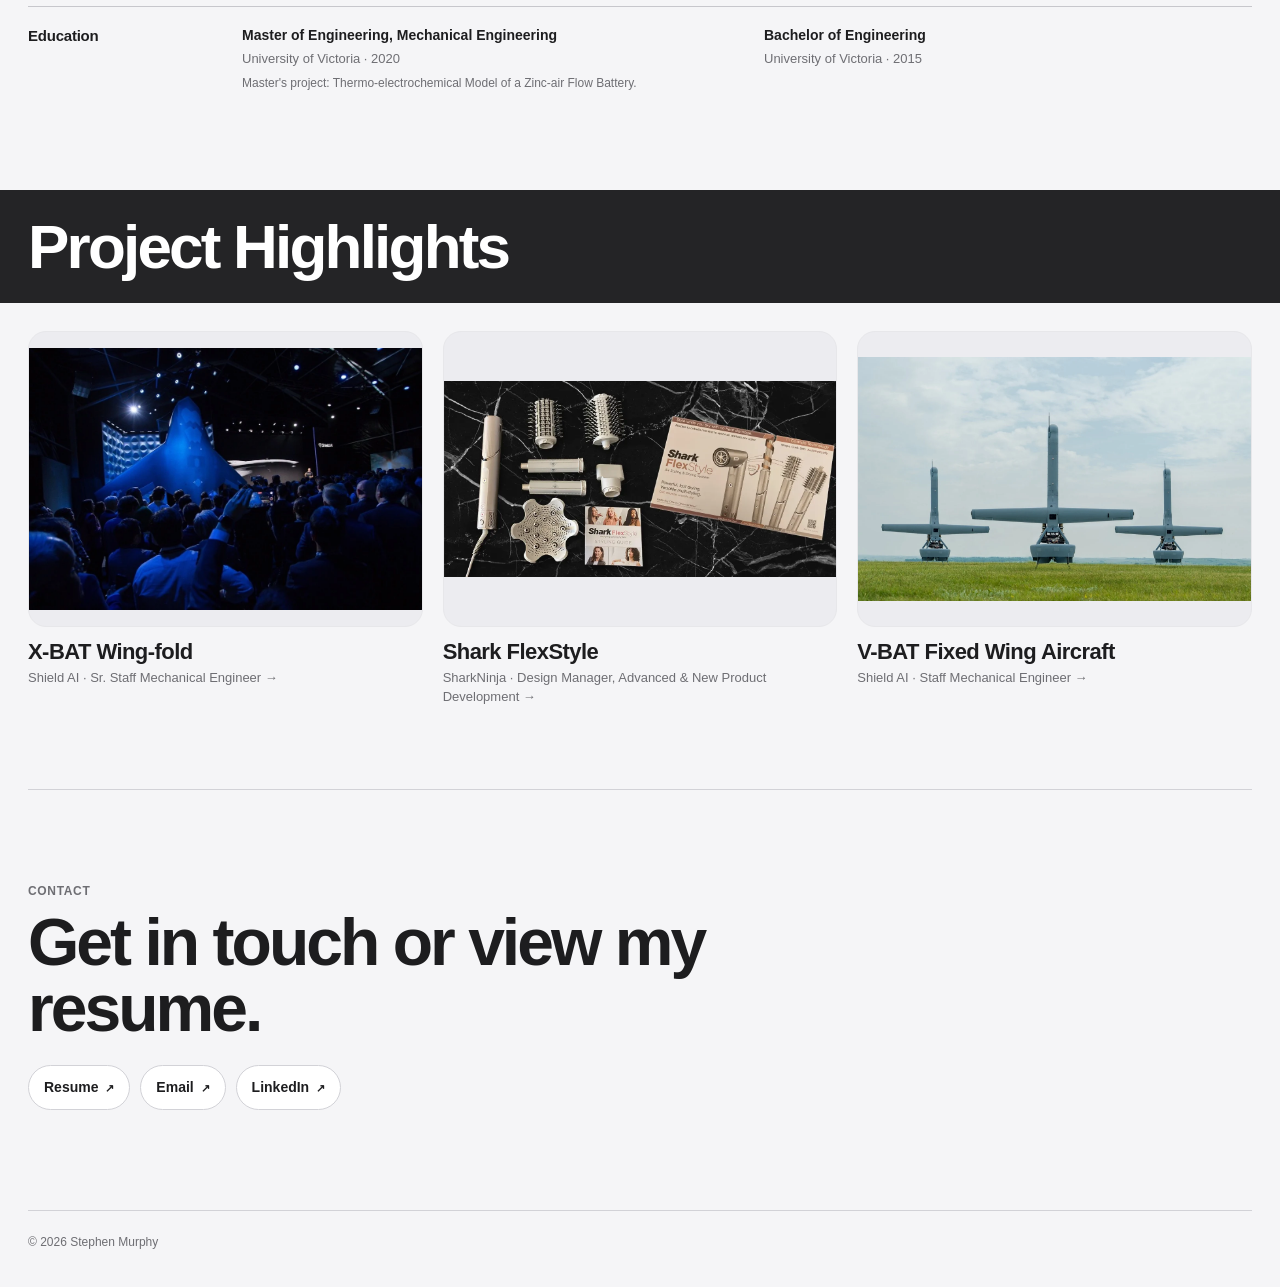
==== commit 7efb6c6d: "Unify portfolio navigation headers" ====
--- a/index.html
+++ b/index.html
@@ -35,7 +35,7 @@
   <div class="header-actions">
     <a class="header-link" href="assets/resume/Stephen_Murphy_Resume_2023.pdf" target="_blank" rel="noopener">Resume <span class="cta-arrow" aria-hidden="true">↗</span></a>
     <a class="header-link" href="mailto:s_murphy@outlook.com">Email <span class="cta-arrow" aria-hidden="true">↗</span></a>
-    <a class="header-link" href="https://www.linkedin.com/in/stephenalanmurphy" target="_blank" rel="noopener">LinkedIn <span class="cta-arrow" aria-hidden="true">↗</span></a>
+    <a class="header-link social-icon-link" href="https://www.linkedin.com/in/stephenalanmurphy" target="_blank" rel="noopener" aria-label="LinkedIn profile"><svg viewBox="0 0 24 24" aria-hidden="true"><path d="M20.45 20.45h-3.56v-5.57c0-1.33-.03-3.04-1.85-3.04-1.85 0-2.14 1.45-2.14 2.94v5.67H9.34V8.98h3.42v1.57h.05c.48-.9 1.64-1.85 3.37-1.85 3.6 0 4.27 2.37 4.27 5.46v6.29ZM5.32 7.41a2.07 2.07 0 1 1 0-4.13 2.07 2.07 0 0 1 0 4.13Zm1.78 13.04H3.54V8.98H7.1v11.47Z"/></svg></a>
   </div>
 </header>
 
@@ -44,6 +44,7 @@
   <div class="hero-copy">
     <h1>Stephen Murphy, MEng</h1>
     <div class="welcome-blurb">
+      <p>Welcome — I’m a mechanical engineer focused on product design, mechanisms, drones, consumer hardware, simulation, and engineering leadership.</p>
       <p>How to explore my portfolio: start with the career summary and highlights below then navigate to the <a href="https://stephenalanmurphy.com/projects.html">Professional Projects</a> and <a href="https://stephenalanmurphy.com/academic.html">Academic &amp; Internship Projects</a> pages.</p>
     </div>
   </div>
--- a/portfolio.css
+++ b/portfolio.css
@@ -32,6 +32,16 @@
 }
 .site-header .header-actions .header-link:hover {
   opacity: .62;
+}
+.site-header .header-actions .social-icon-link {
+  width: 34px;
+  padding: 0;
+  justify-content: center;
+}
+.social-icon-link svg {
+  width: 16px;
+  height: 16px;
+  fill: currentColor;
 }
 .cta-arrow {
   display: inline-block;
@@ -279,17 +289,29 @@
 /* Sticky company / institution progress bar */
 .logo-progress-wrap {
   position: sticky;
-  top: 76px;
-  z-index: 80;
-  border-top: 1px solid rgba(0,0,0,.07);
-  border-bottom: 1px solid rgba(0,0,0,.10);
-  background: rgba(255,255,255,.95);
-  backdrop-filter: saturate(180%) blur(18px);
-  -webkit-backdrop-filter: saturate(180%) blur(18px);
+  top: 65px;
+  z-index: 90;
+  width: min(calc(100% - 24px), 1300px);
+  margin: 0 auto;
+  overflow: hidden;
+  border: 1px solid rgba(0,0,0,.08);
+  border-top: 0;
+  border-radius: 0 0 16px 16px;
+  background: rgba(250,250,252,.92);
+  box-shadow: 0 14px 30px rgba(0,0,0,.08);
+  backdrop-filter: saturate(180%) blur(20px);
+  -webkit-backdrop-filter: saturate(180%) blur(20px);
 }
 .logo-progress {
   display: grid;
   align-items: stretch;
+  width: 100%;
+  margin: 0;
+}
+.projects-page .site-header,
+.academic-page .site-header {
+  border-bottom-color: rgba(0,0,0,.04);
+  border-radius: 16px 16px 0 0;
 }
 .projects-page .logo-progress {
   grid-template-columns: repeat(6, minmax(0, 1fr));
@@ -300,7 +322,7 @@
 .logo-progress-item {
   position: relative;
   min-width: 0;
-  height: 78px;
+  height: 68px;
   display: flex;
   align-items: center;
   justify-content: center;
@@ -635,7 +657,7 @@
   }
 
   .logo-progress-wrap {
-    top: 76px;
+    top: 65px;
     overflow-x: auto;
     scrollbar-width: none;
   }
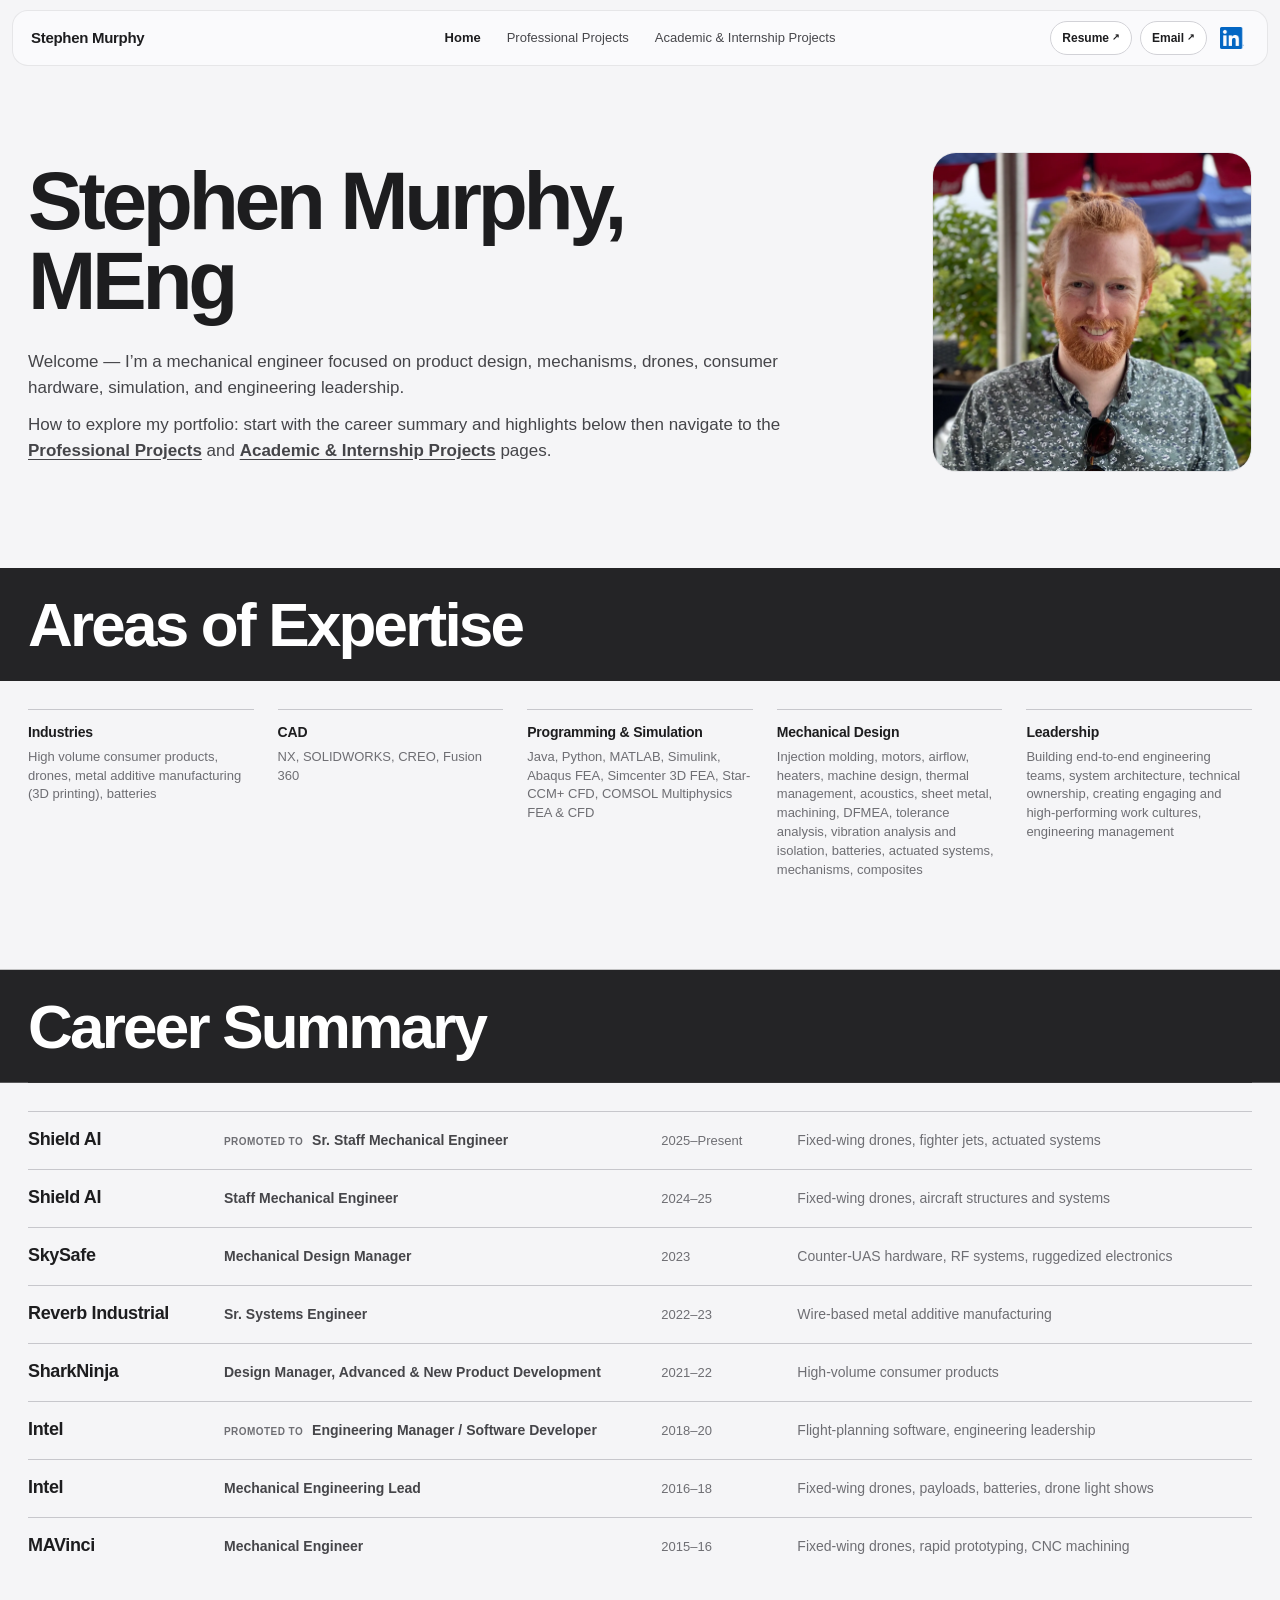
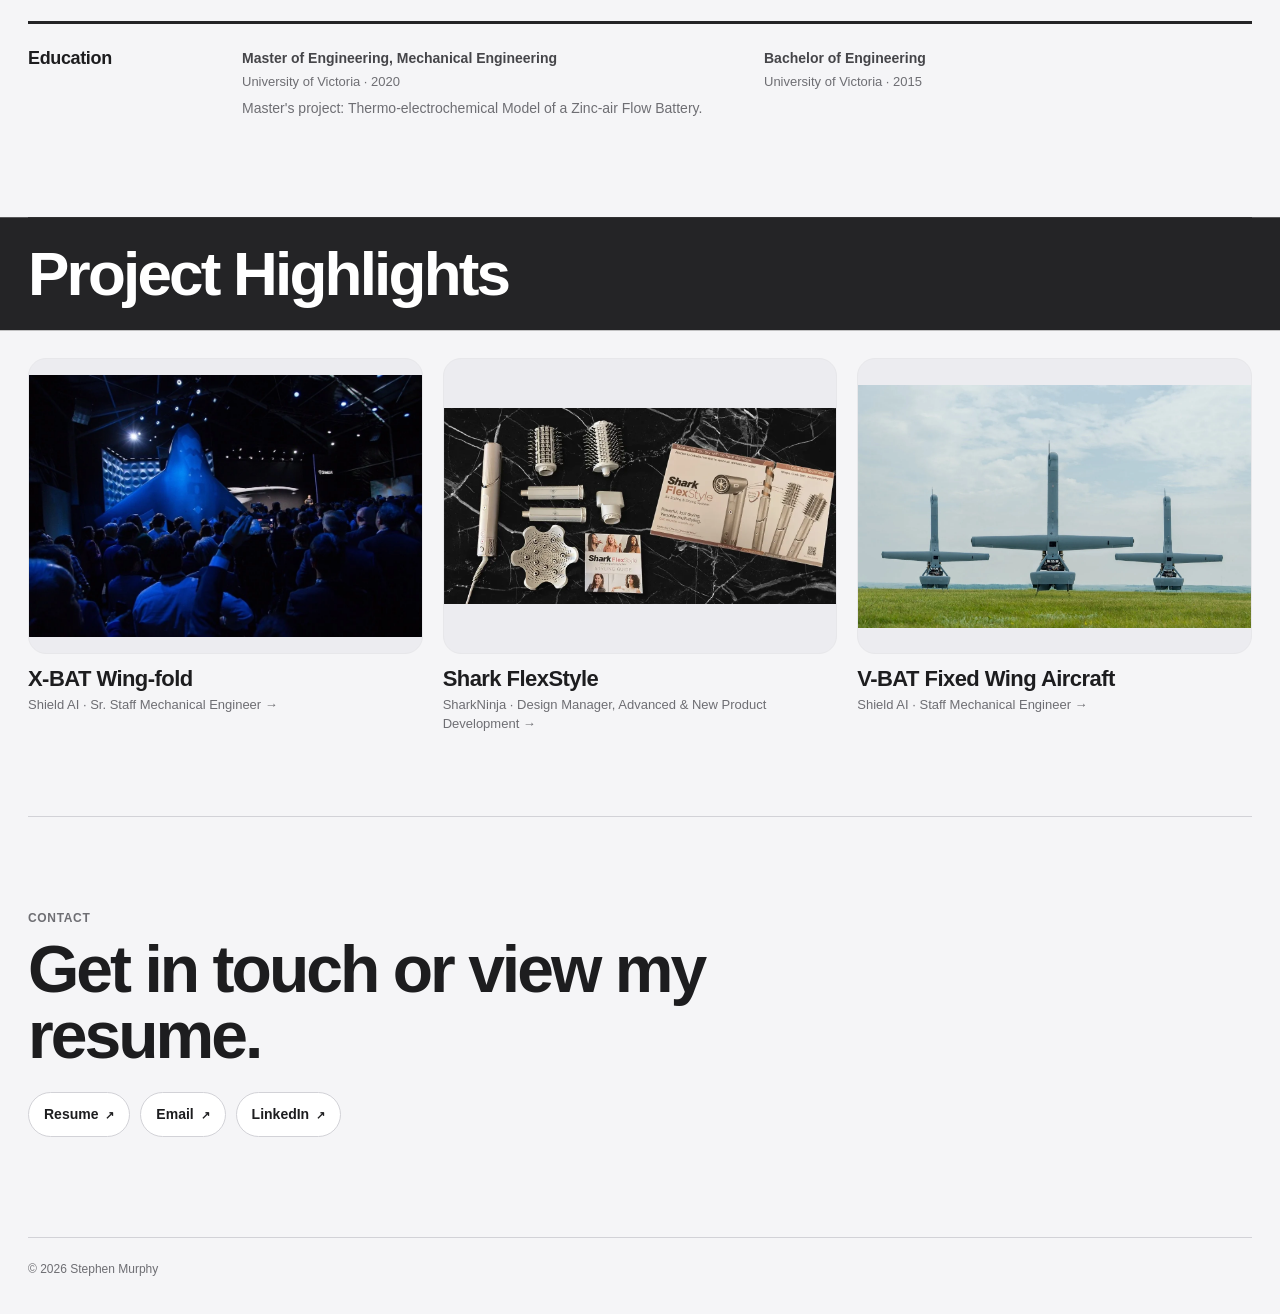
==== commit 5a5a3e3e: "Use official LinkedIn profile logo" ====
--- a/index.html
+++ b/index.html
@@ -35,7 +35,7 @@
   <div class="header-actions">
     <a class="header-link" href="assets/resume/Stephen_Murphy_Resume_2023.pdf" target="_blank" rel="noopener">Resume <span class="cta-arrow" aria-hidden="true">↗</span></a>
     <a class="header-link" href="mailto:s_murphy@outlook.com">Email <span class="cta-arrow" aria-hidden="true">↗</span></a>
-    <a class="header-link social-icon-link" href="https://www.linkedin.com/in/stephenalanmurphy" target="_blank" rel="noopener" aria-label="LinkedIn profile"><svg viewBox="0 0 24 24" aria-hidden="true"><path d="M20.45 20.45h-3.56v-5.57c0-1.33-.03-3.04-1.85-3.04-1.85 0-2.14 1.45-2.14 2.94v5.67H9.34V8.98h3.42v1.57h.05c.48-.9 1.64-1.85 3.37-1.85 3.6 0 4.27 2.37 4.27 5.46v6.29ZM5.32 7.41a2.07 2.07 0 1 1 0-4.13 2.07 2.07 0 0 1 0 4.13Zm1.78 13.04H3.54V8.98H7.1v11.47Z"/></svg></a>
+    <a class="header-link social-icon-link" href="https://www.linkedin.com/in/stephenalanmurphy" target="_blank" rel="noopener" aria-label="LinkedIn profile"><img src="assets/logos/linkedin-in.png" alt="" width="120" height="110"></a>
   </div>
 </header>
 
--- a/portfolio.css
+++ b/portfolio.css
@@ -37,11 +37,13 @@
   width: 34px;
   padding: 0;
   justify-content: center;
-}
-.social-icon-link svg {
-  width: 16px;
-  height: 16px;
-  fill: currentColor;
+  border-color: transparent;
+  background: transparent;
+}
+.social-icon-link img {
+  width: 24px;
+  height: 22px;
+  object-fit: contain;
 }
 .cta-arrow {
   display: inline-block;
@@ -134,9 +136,9 @@
   display: grid;
   grid-template-columns: 180px repeat(2, minmax(0, 1fr));
   gap: 24px 34px;
-  margin-top: 30px;
-  padding-top: 18px;
-  border-top: 1px solid #c7c7cc;
+  margin-top: 46px;
+  padding-top: 24px;
+  border-top: 3px solid #242426;
 }
 .education-summary h2,
 .education-item strong,
@@ -145,23 +147,27 @@
 }
 .education-summary h2 {
   margin: 0;
-  font-size: 15px;
-  letter-spacing: -.015em;
+  font-size: 18px;
+  line-height: 1.2;
+  letter-spacing: -.02em;
 }
 .education-item strong {
+  color: #454549;
   font-size: 14px;
+  font-weight: 600;
 }
 .education-item span {
   margin-top: 3px;
   color: var(--muted);
   font-size: 13px;
+  font-variant-numeric: tabular-nums;
 }
 .education-item small {
   display: block;
   margin-top: 7px;
   color: var(--muted);
-  font-size: 12px;
-  line-height: 1.4;
+  font-size: 14px;
+  line-height: 1.5;
 }
 
 .career-summary {
@@ -180,6 +186,9 @@
   align-items: baseline;
   padding: 17px 0 18px;
   border-bottom: 1px solid #c7c7cc;
+}
+.career-list li:last-child {
+  border-bottom: 0;
 }
 .career-list h2,
 .career-list p {
@@ -623,6 +632,10 @@
   .education-summary h2 {
     grid-column: auto;
   }
+  .education-summary {
+    margin-top: 38px;
+    padding-top: 21px;
+  }
   .career-summary {
     padding-bottom: 58px;
   }
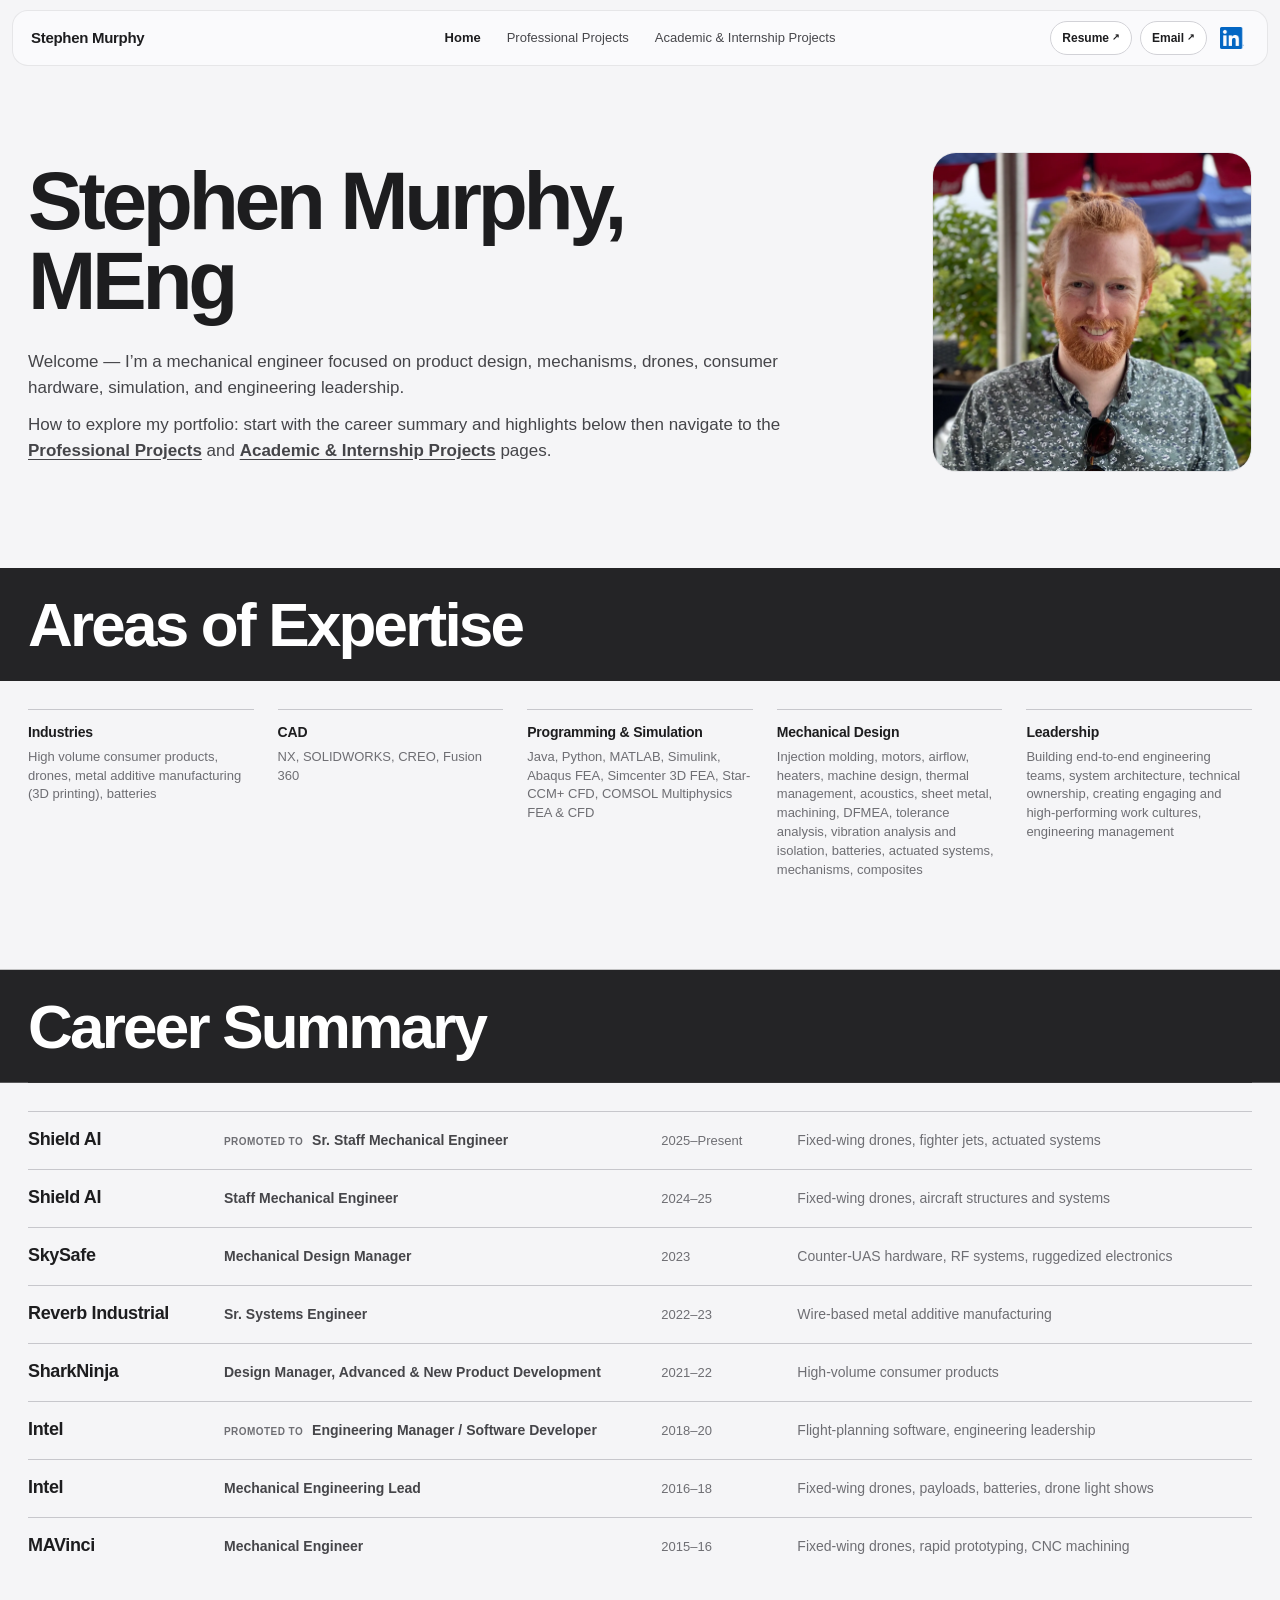
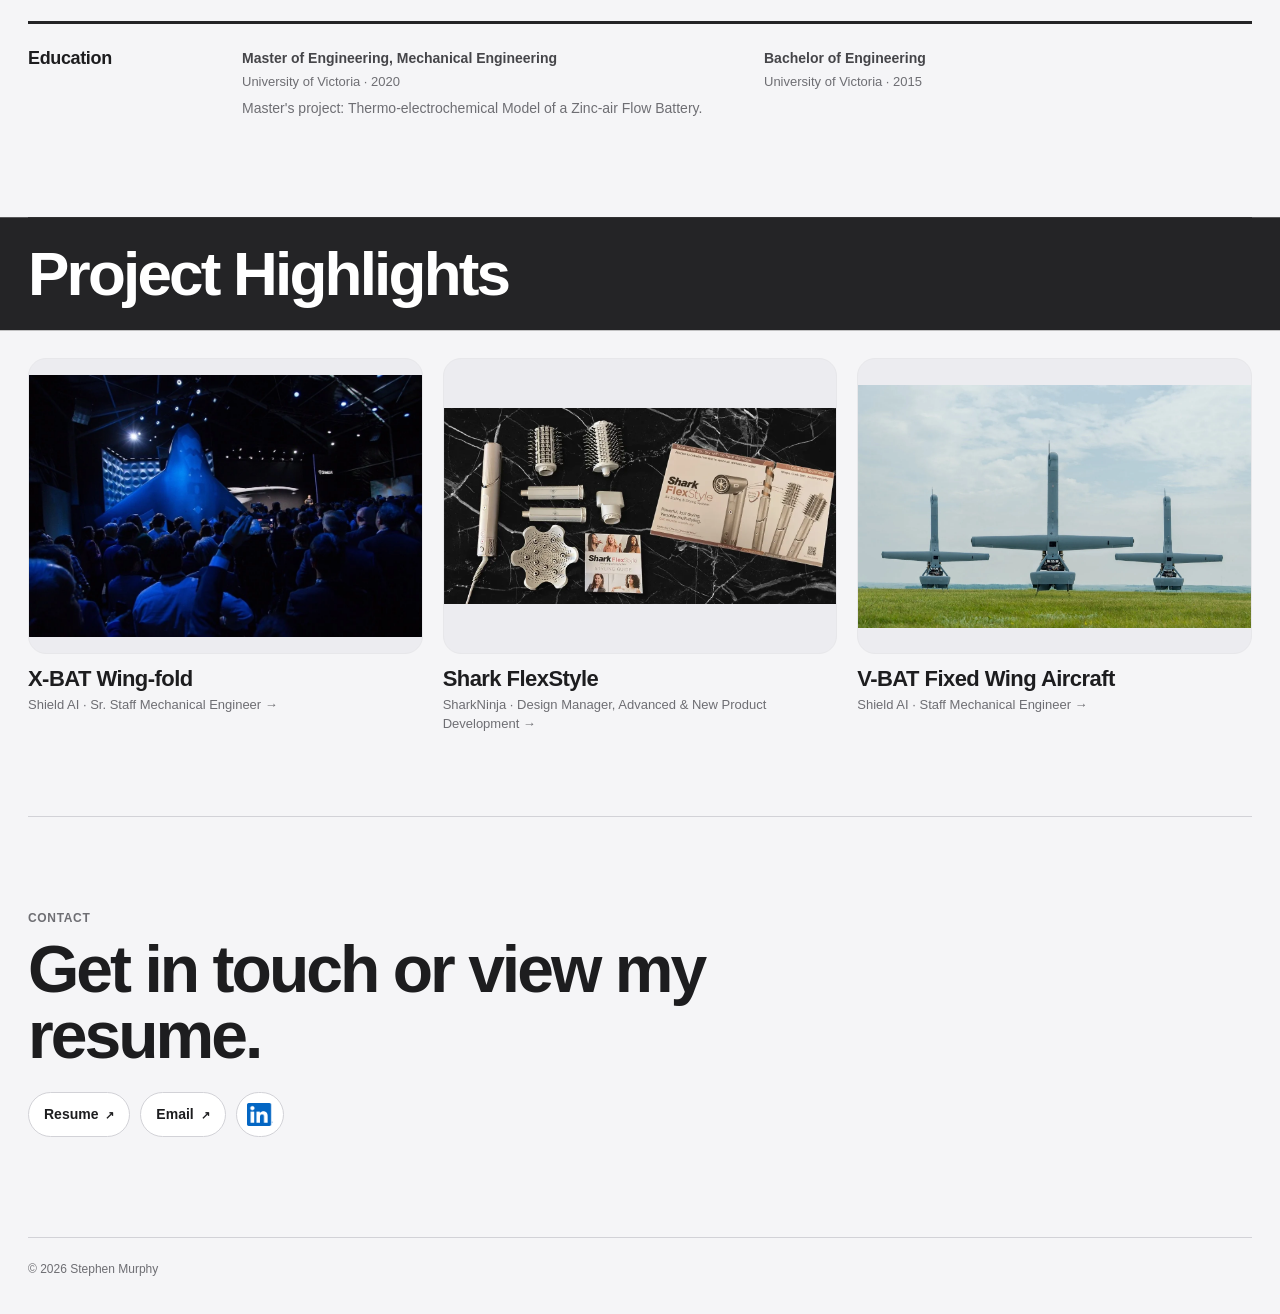
==== commit 26872cc6: "Use LinkedIn logo in homepage contact section" ====
--- a/index.html
+++ b/index.html
@@ -165,7 +165,7 @@
   <div class="contact-links">
     <a href="assets/resume/Stephen_Murphy_Resume_2023.pdf" target="_blank" rel="noopener">Resume <span class="cta-arrow" aria-hidden="true">↗</span></a>
     <a href="mailto:s_murphy@outlook.com">Email <span class="cta-arrow" aria-hidden="true">↗</span></a>
-    <a href="https://www.linkedin.com/in/stephenalanmurphy" target="_blank" rel="noopener">LinkedIn <span class="cta-arrow" aria-hidden="true">↗</span></a>
+    <a class="contact-social-link" href="https://www.linkedin.com/in/stephenalanmurphy" target="_blank" rel="noopener" aria-label="LinkedIn profile"><img src="assets/logos/linkedin-in.png" alt="" width="120" height="110"></a>
   </div>
 </section>
 </main>
--- a/portfolio.css
+++ b/portfolio.css
@@ -272,6 +272,19 @@
 .next-section > p:not(.kicker) {
   max-width: 700px;
 }
+.contact-links .contact-social-link {
+  display: inline-flex;
+  width: 48px;
+  min-height: 44px;
+  align-items: center;
+  justify-content: center;
+  padding: 0;
+}
+.contact-social-link img {
+  width: 26px;
+  height: 24px;
+  object-fit: contain;
+}
 
 /* Project-page hero */
 .page-hero {
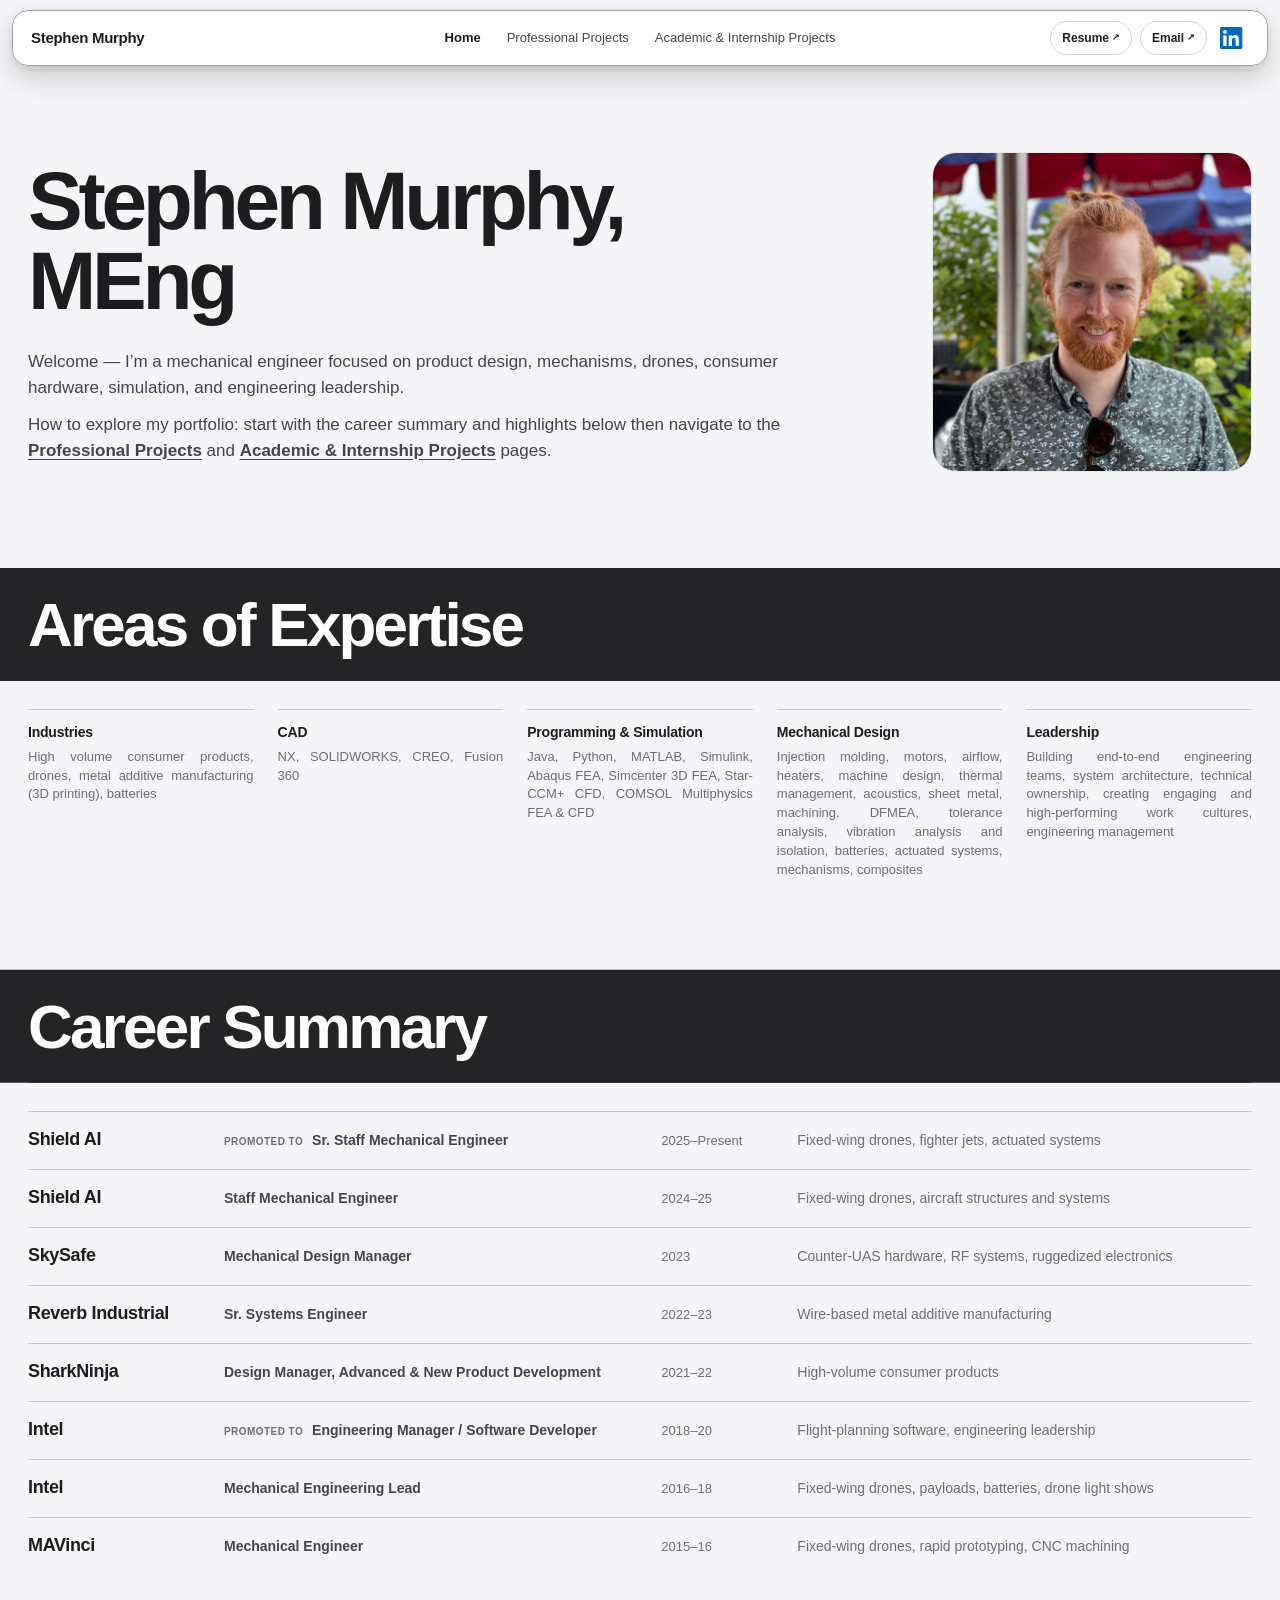
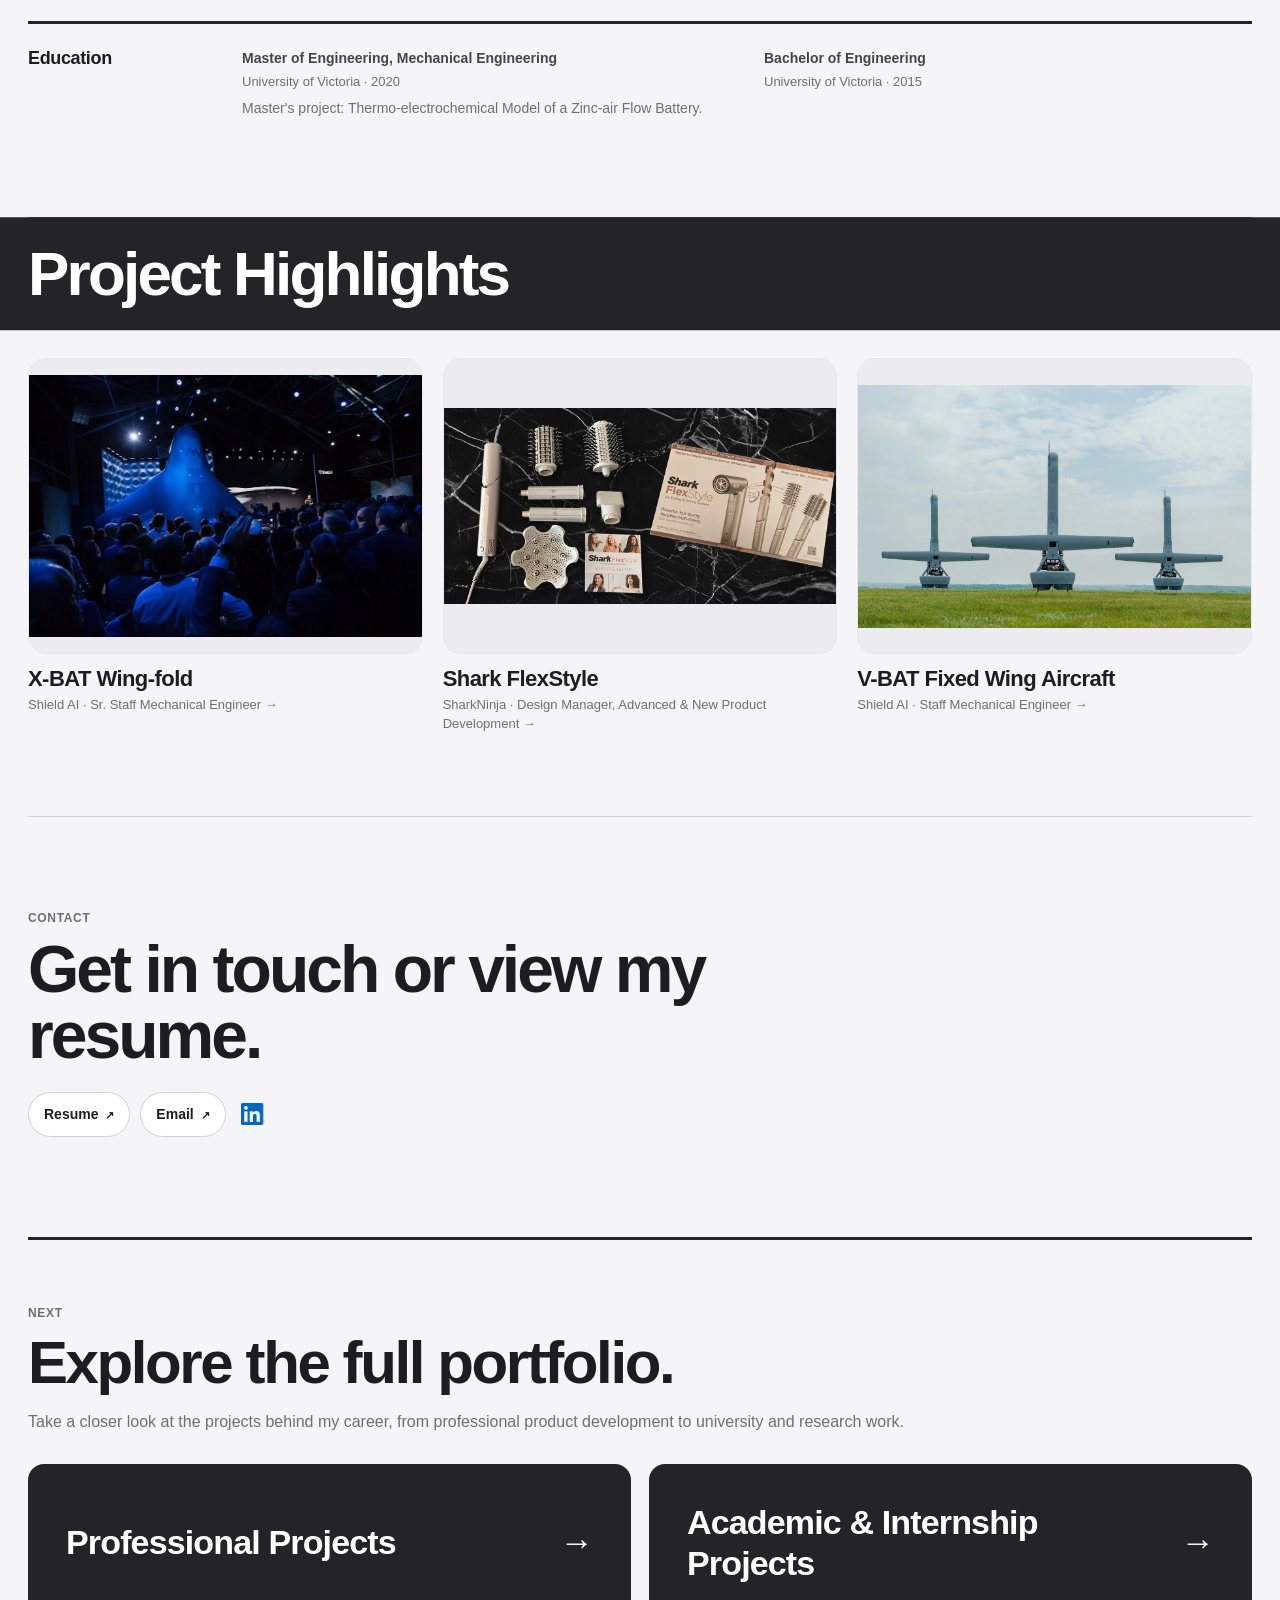
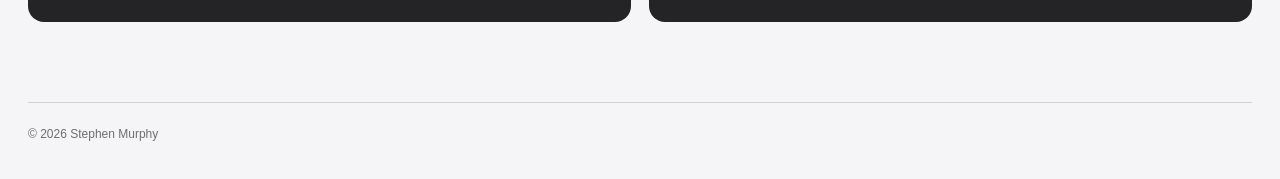
==== commit b080fc88: "Emphasize header and restore homepage project navigation" ====
--- a/index.html
+++ b/index.html
@@ -168,6 +168,15 @@
     <a class="contact-social-link" href="https://www.linkedin.com/in/stephenalanmurphy" target="_blank" rel="noopener" aria-label="LinkedIn profile"><img src="assets/logos/linkedin-in.png" alt="" width="120" height="110"></a>
   </div>
 </section>
+<section class="portfolio-next shell" id="next" aria-labelledby="next-title">
+  <p class="kicker">Next</p>
+  <h2 id="next-title">Explore the full portfolio.</h2>
+  <p>Take a closer look at the projects behind my career, from professional product development to university and research work.</p>
+  <div class="portfolio-next-links">
+    <a href="projects.html"><span>Professional Projects</span><span aria-hidden="true">→</span></a>
+    <a href="academic.html"><span>Academic &amp; Internship Projects</span><span aria-hidden="true">→</span></a>
+  </div>
+</section>
 </main>
 
 <footer class="shell"><span>© <span id="year"></span> Stephen Murphy</span></footer>
--- a/styles.css
+++ b/styles.css
@@ -275,6 +275,7 @@
   font-variant-numeric: tabular-nums;
 }
 .carousel-controls > div { display: flex; gap: 7px; }
+.is-single-slide .carousel-controls > div { display: none; }
 .carousel-controls button {
   width: 38px;
   height: 38px;
@@ -410,4 +411,4 @@
 
 @media (prefers-reduced-motion: reduce) {
   html, .carousel { scroll-behavior: auto; }
-}+}
--- a/portfolio.css
+++ b/portfolio.css
@@ -1,5 +1,8 @@
 .site-header {
   grid-template-columns: 1fr auto 1fr;
+  background: rgba(255,255,255,.98);
+  border-color: #a1a1aa;
+  box-shadow: 0 4px 8px rgba(0,0,0,.08), 0 12px 28px rgba(0,0,0,.16);
 }
 .site-header nav {
   align-items: center;
@@ -132,6 +135,10 @@
   border: 0;
   border-top: 1px solid #c7c7cc;
 }
+.expertise-grid p {
+  text-align: justify;
+  text-justify: inter-word;
+}
 .education-summary {
   display: grid;
   grid-template-columns: 180px repeat(2, minmax(0, 1fr));
@@ -272,17 +279,62 @@
 .next-section > p:not(.kicker) {
   max-width: 700px;
 }
+.portfolio-next {
+  padding: 64px 0 80px;
+  border-top: 3px solid #242426;
+}
+.portfolio-next h2 {
+  margin-bottom: 16px;
+  font-size: clamp(36px, 5vw, 60px);
+  line-height: 1.05;
+  letter-spacing: -.04em;
+}
+.portfolio-next > p:not(.kicker) {
+  color: var(--muted);
+}
+.portfolio-next-links {
+  display: grid;
+  grid-template-columns: repeat(2, minmax(0, 1fr));
+  gap: 18px;
+  margin-top: 30px;
+}
+.portfolio-next-links a {
+  display: flex;
+  align-items: center;
+  justify-content: space-between;
+  gap: 24px;
+  padding: clamp(24px, 3vw, 38px);
+  border-radius: 16px;
+  background: #242426;
+  color: #fff;
+  font-size: clamp(24px, 2.8vw, 34px);
+  font-weight: 650;
+  line-height: 1.2;
+  letter-spacing: -.025em;
+}
+.portfolio-next-links a:hover {
+  background: #3b3b40;
+}
+.portfolio-next-links a > span:last-child {
+  flex-shrink: 0;
+}
+@media (max-width: 720px) {
+  .portfolio-next-links { grid-template-columns: 1fr; }
+}
 .contact-links .contact-social-link {
   display: inline-flex;
-  width: 48px;
+  width: 34px;
   min-height: 44px;
   align-items: center;
   justify-content: center;
   padding: 0;
+  border: 0;
+  border-radius: 0;
+  background: transparent;
 }
 .contact-social-link img {
-  width: 26px;
-  height: 24px;
+  width: 24px;
+  height: 22px;
   object-fit: contain;
 }
 
@@ -316,11 +368,11 @@
   width: min(calc(100% - 24px), 1300px);
   margin: 0 auto;
   overflow: hidden;
-  border: 1px solid rgba(0,0,0,.08);
+  border: 1px solid #a1a1aa;
   border-top: 0;
   border-radius: 0 0 16px 16px;
-  background: rgba(250,250,252,.92);
-  box-shadow: 0 14px 30px rgba(0,0,0,.08);
+  background: rgba(255,255,255,.98);
+  box-shadow: 0 14px 30px rgba(0,0,0,.16);
   backdrop-filter: saturate(180%) blur(20px);
   -webkit-backdrop-filter: saturate(180%) blur(20px);
 }
@@ -332,8 +384,9 @@
 }
 .projects-page .site-header,
 .academic-page .site-header {
-  border-bottom-color: rgba(0,0,0,.04);
+  border-bottom-color: var(--line);
   border-radius: 16px 16px 0 0;
+  box-shadow: 0 4px 12px rgba(0,0,0,.08);
 }
 .projects-page .logo-progress {
   grid-template-columns: repeat(6, minmax(0, 1fr));
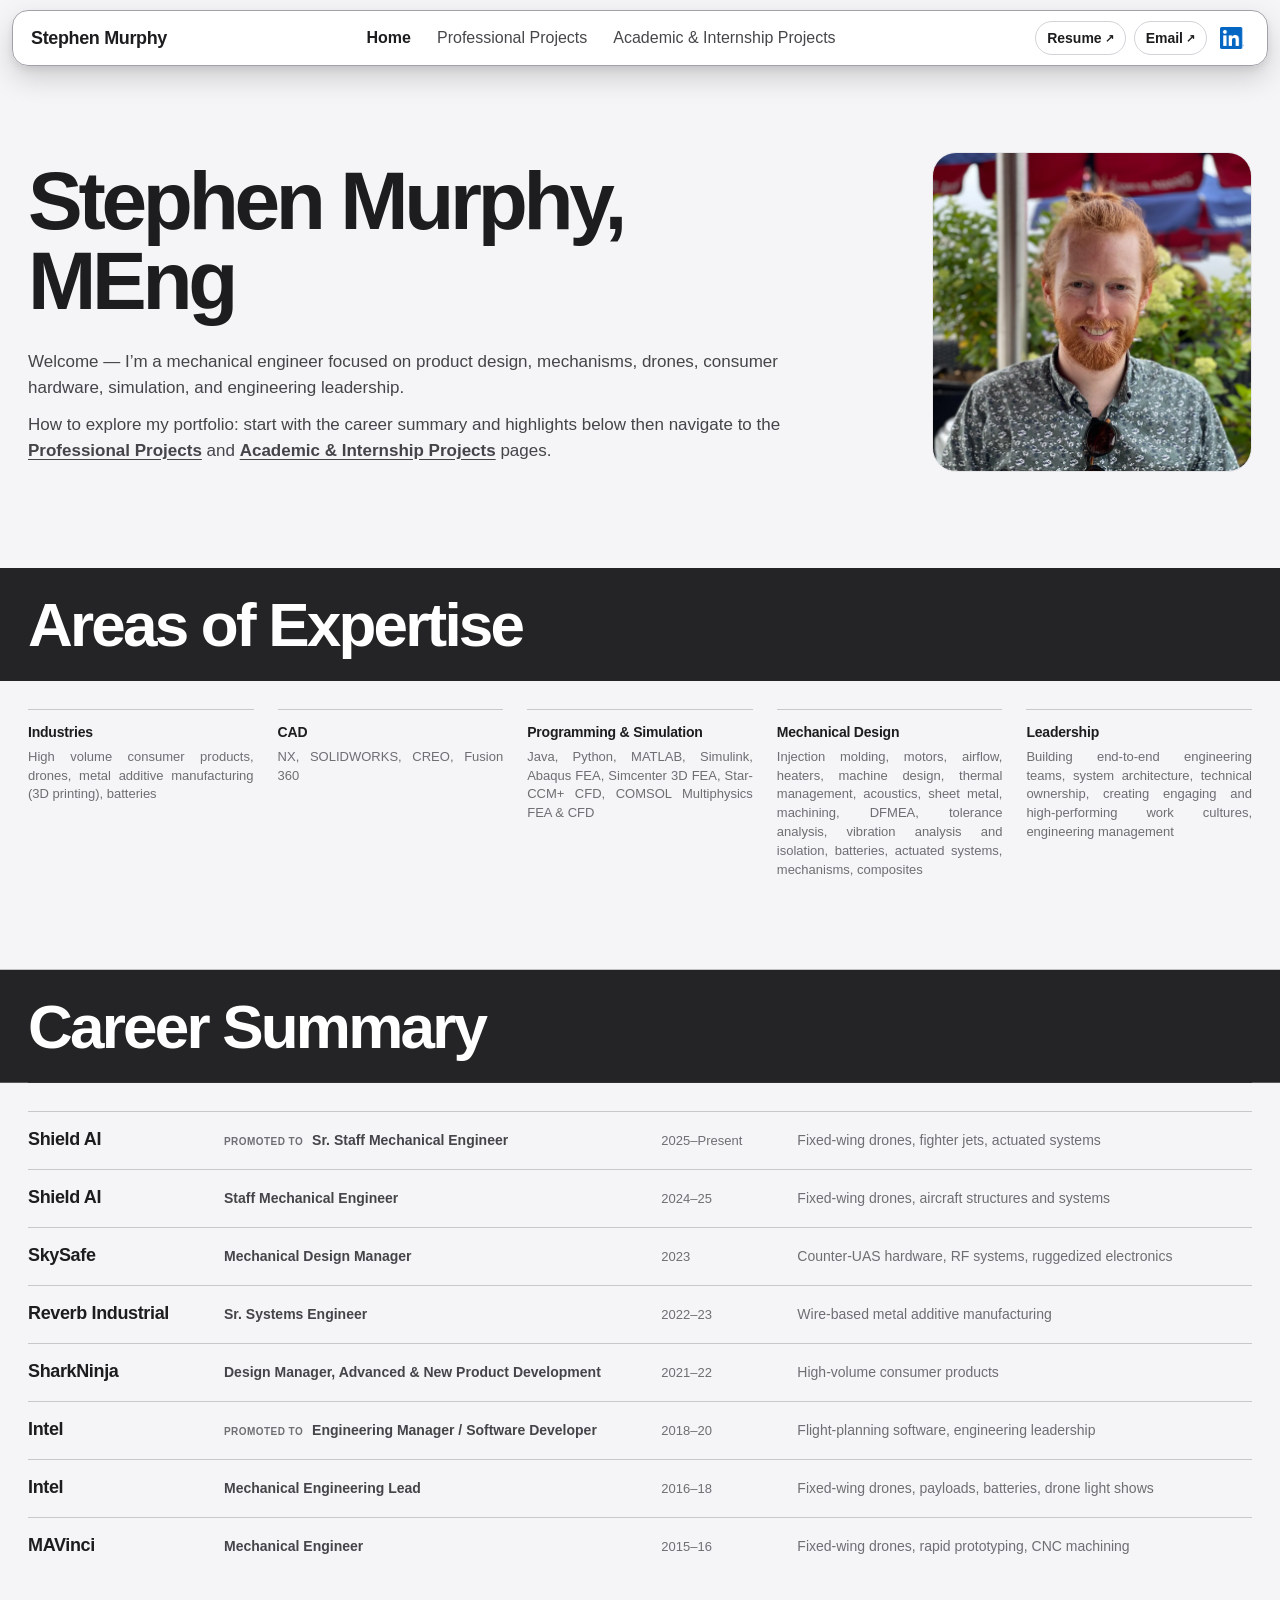
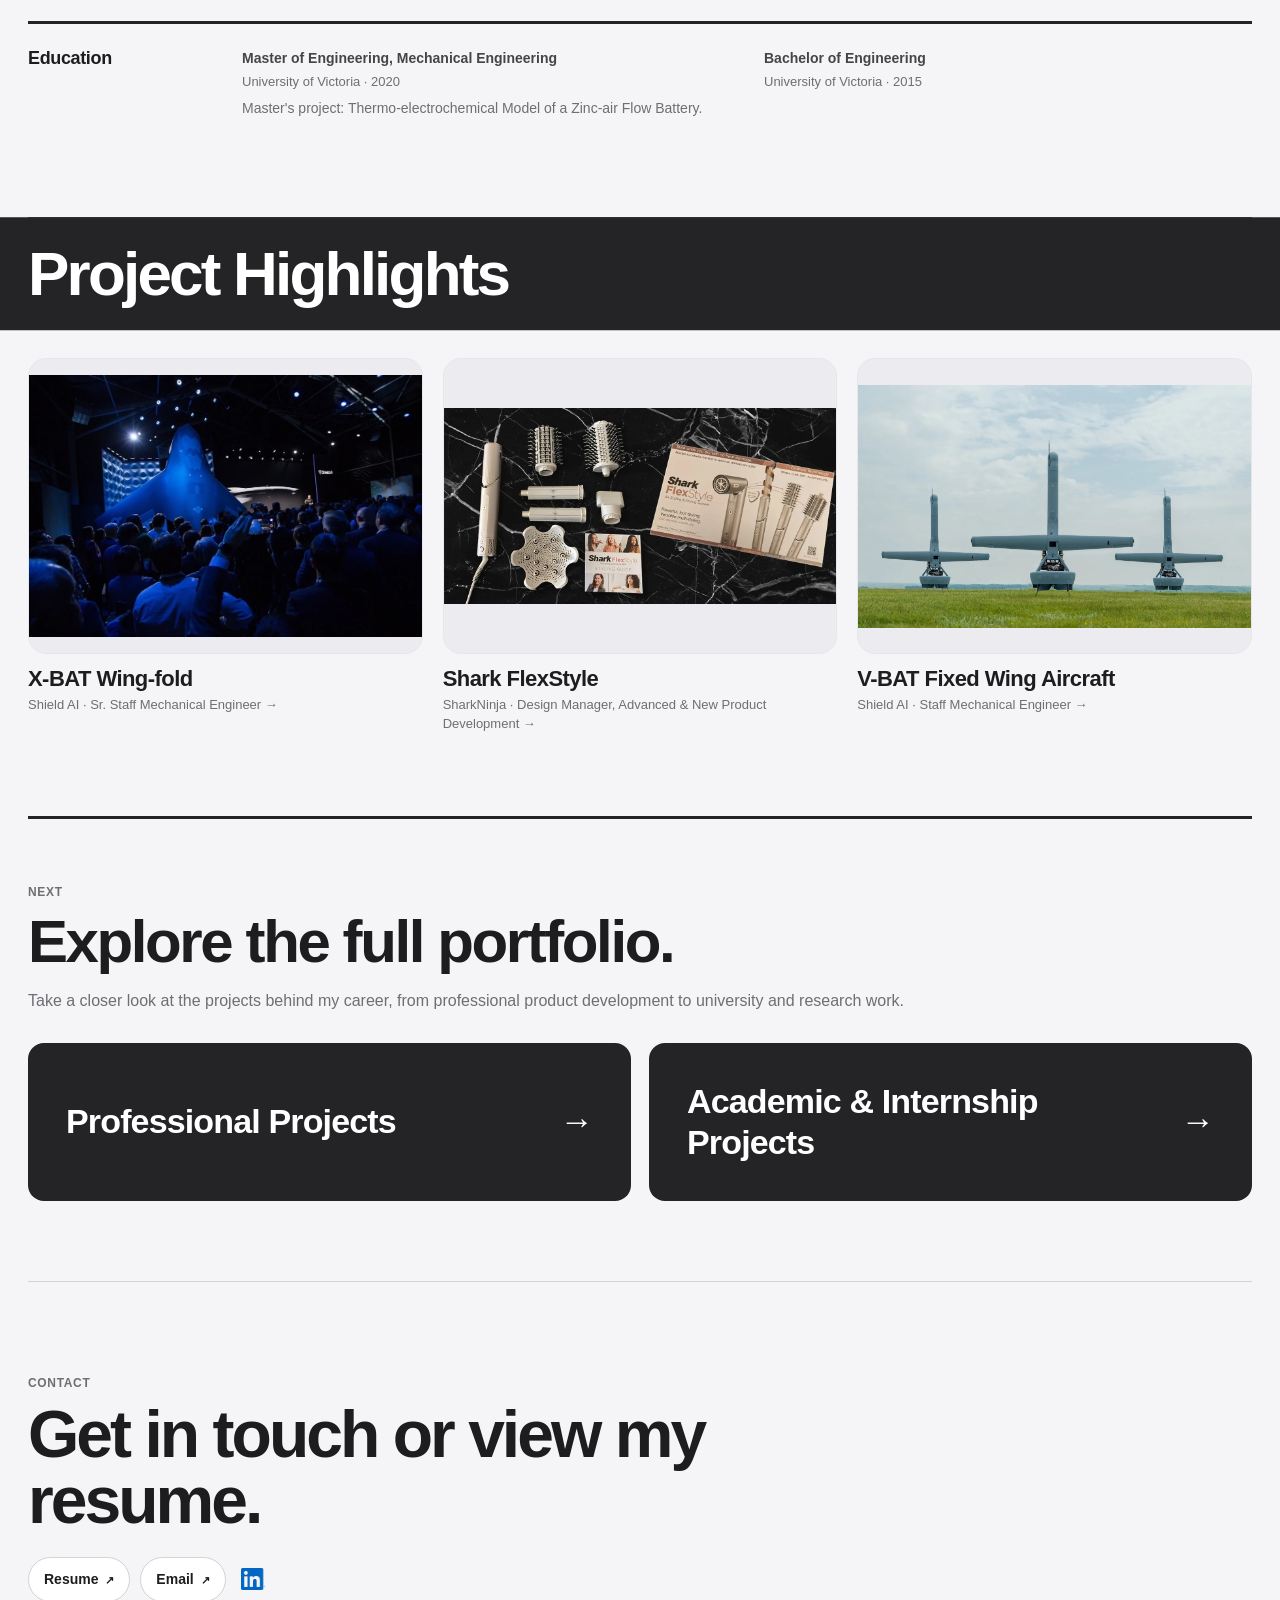
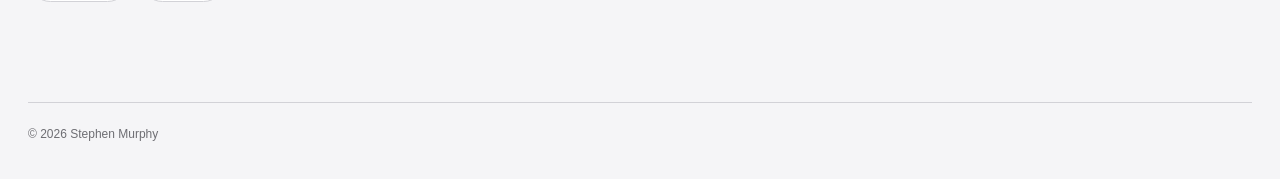
==== commit 270474ea: "Enlarge header text and place Contact after Next" ====
--- a/index.html
+++ b/index.html
@@ -159,6 +159,15 @@
   </div>
 </section>
 
+<section class="portfolio-next shell" id="next" aria-labelledby="next-title">
+  <p class="kicker">Next</p>
+  <h2 id="next-title">Explore the full portfolio.</h2>
+  <p>Take a closer look at the projects behind my career, from professional product development to university and research work.</p>
+  <div class="portfolio-next-links">
+    <a href="projects.html"><span>Professional Projects</span><span aria-hidden="true">→</span></a>
+    <a href="academic.html"><span>Academic &amp; Internship Projects</span><span aria-hidden="true">→</span></a>
+  </div>
+</section>
 <section class="contact shell" id="contact">
   <p class="kicker">Contact</p>
   <h2>Get in touch or view my resume.</h2>
@@ -168,15 +177,6 @@
     <a class="contact-social-link" href="https://www.linkedin.com/in/stephenalanmurphy" target="_blank" rel="noopener" aria-label="LinkedIn profile"><img src="assets/logos/linkedin-in.png" alt="" width="120" height="110"></a>
   </div>
 </section>
-<section class="portfolio-next shell" id="next" aria-labelledby="next-title">
-  <p class="kicker">Next</p>
-  <h2 id="next-title">Explore the full portfolio.</h2>
-  <p>Take a closer look at the projects behind my career, from professional product development to university and research work.</p>
-  <div class="portfolio-next-links">
-    <a href="projects.html"><span>Professional Projects</span><span aria-hidden="true">→</span></a>
-    <a href="academic.html"><span>Academic &amp; Internship Projects</span><span aria-hidden="true">→</span></a>
-  </div>
-</section>
 </main>
 
 <footer class="shell"><span>© <span id="year"></span> Stephen Murphy</span></footer>
--- a/portfolio.css
+++ b/portfolio.css
@@ -1,11 +1,15 @@
 .site-header {
-  grid-template-columns: 1fr auto 1fr;
+  grid-template-columns: auto minmax(0, 1fr) auto;
+  column-gap: 20px;
   background: rgba(255,255,255,.98);
   border-color: #a1a1aa;
   box-shadow: 0 4px 8px rgba(0,0,0,.08), 0 12px 28px rgba(0,0,0,.16);
 }
 .site-header nav {
   align-items: center;
+  justify-content: center;
+  font-size: 16px;
+  line-height: 1.2;
 }
 .site-header nav a[aria-current="page"] {
   color: var(--ink);
@@ -13,6 +17,7 @@
 }
 .wordmark {
   white-space: nowrap;
+  font-size: 18px;
 }
 
 .header-actions {
@@ -30,7 +35,7 @@
   border-radius: 999px;
   background: #fff;
   color: var(--ink);
-  font-size: 12px;
+  font-size: 14px;
   font-weight: 650;
 }
 .site-header .header-actions .header-link:hover {
@@ -663,7 +668,7 @@
   .site-header .header-actions .header-link {
     min-height: 31px;
     padding: 0 9px;
-    font-size: 11px;
+    font-size: 13px;
   }
   .hero-with-photo {
     grid-template-columns: 1fr;
@@ -815,7 +820,7 @@
   }
   .wordmark::after {
     content: "SM";
-    font-size: 13px;
+    font-size: 16px;
   }
 }
 
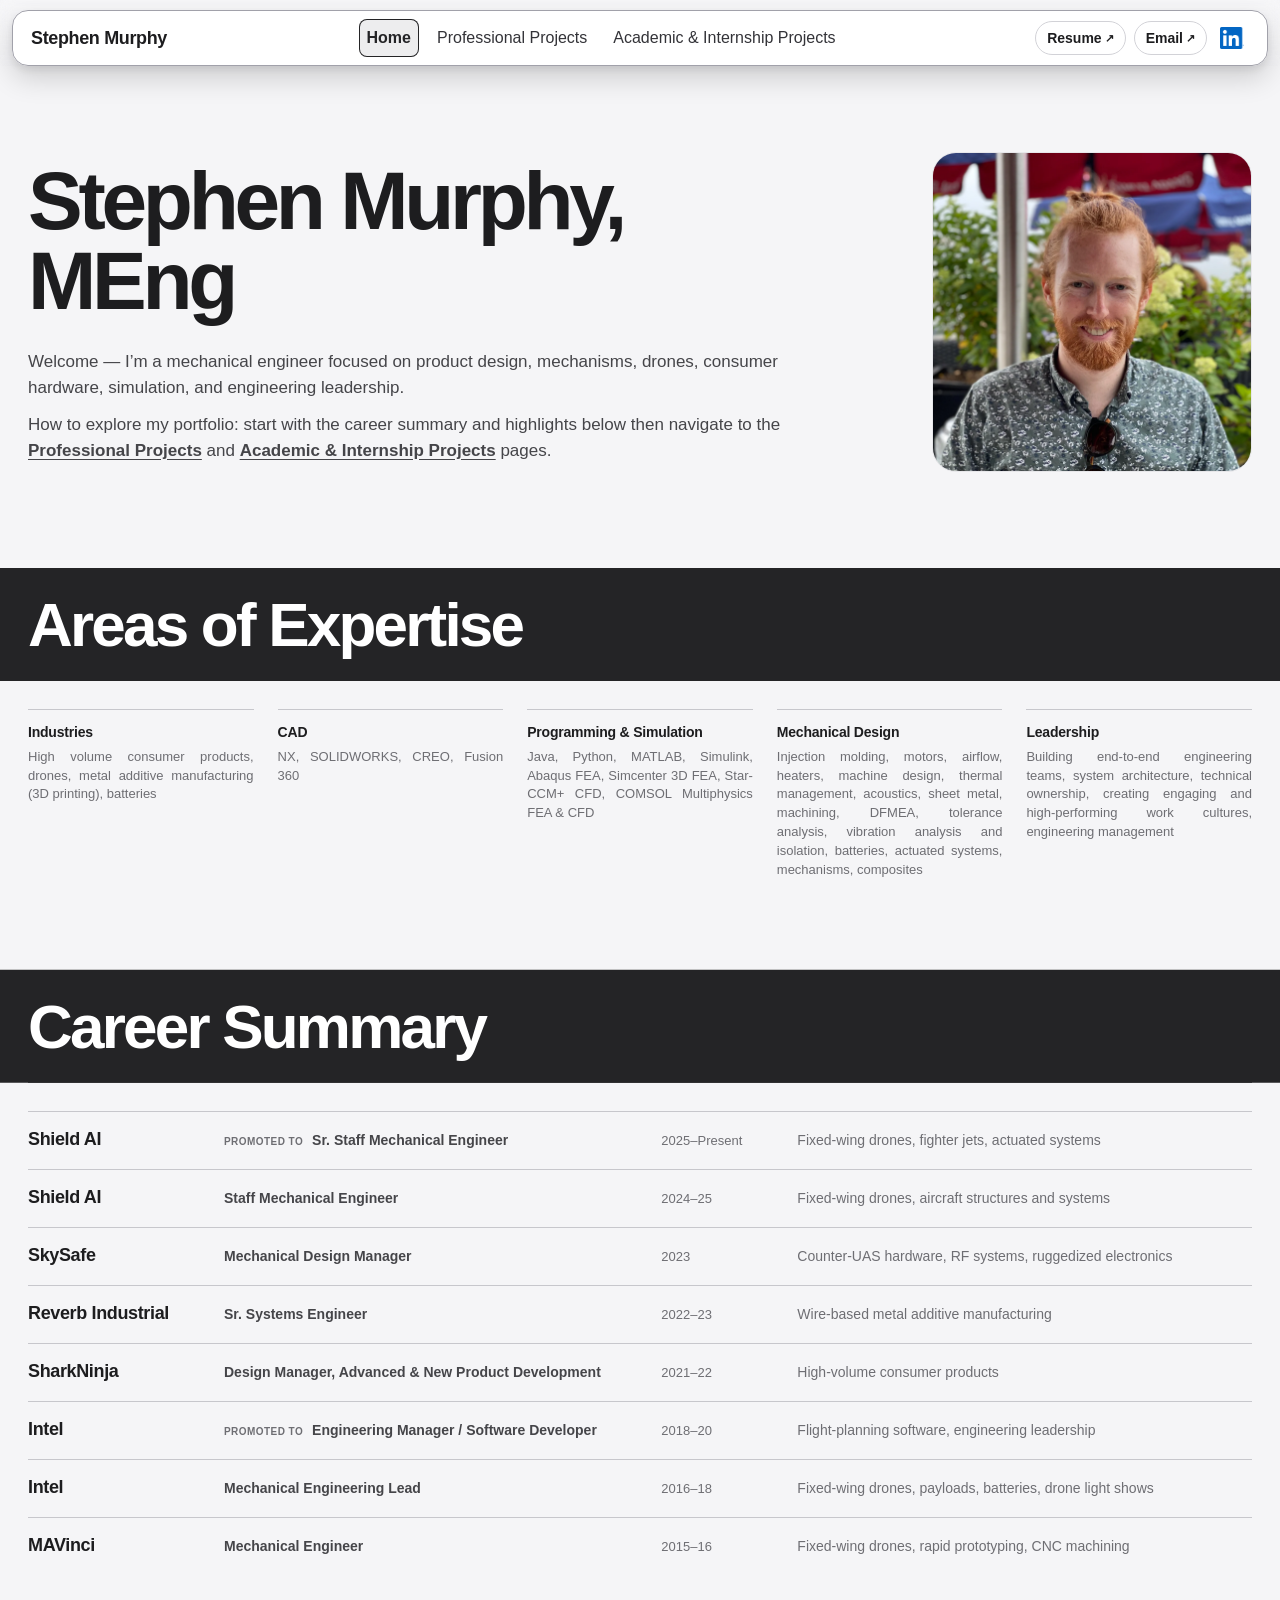
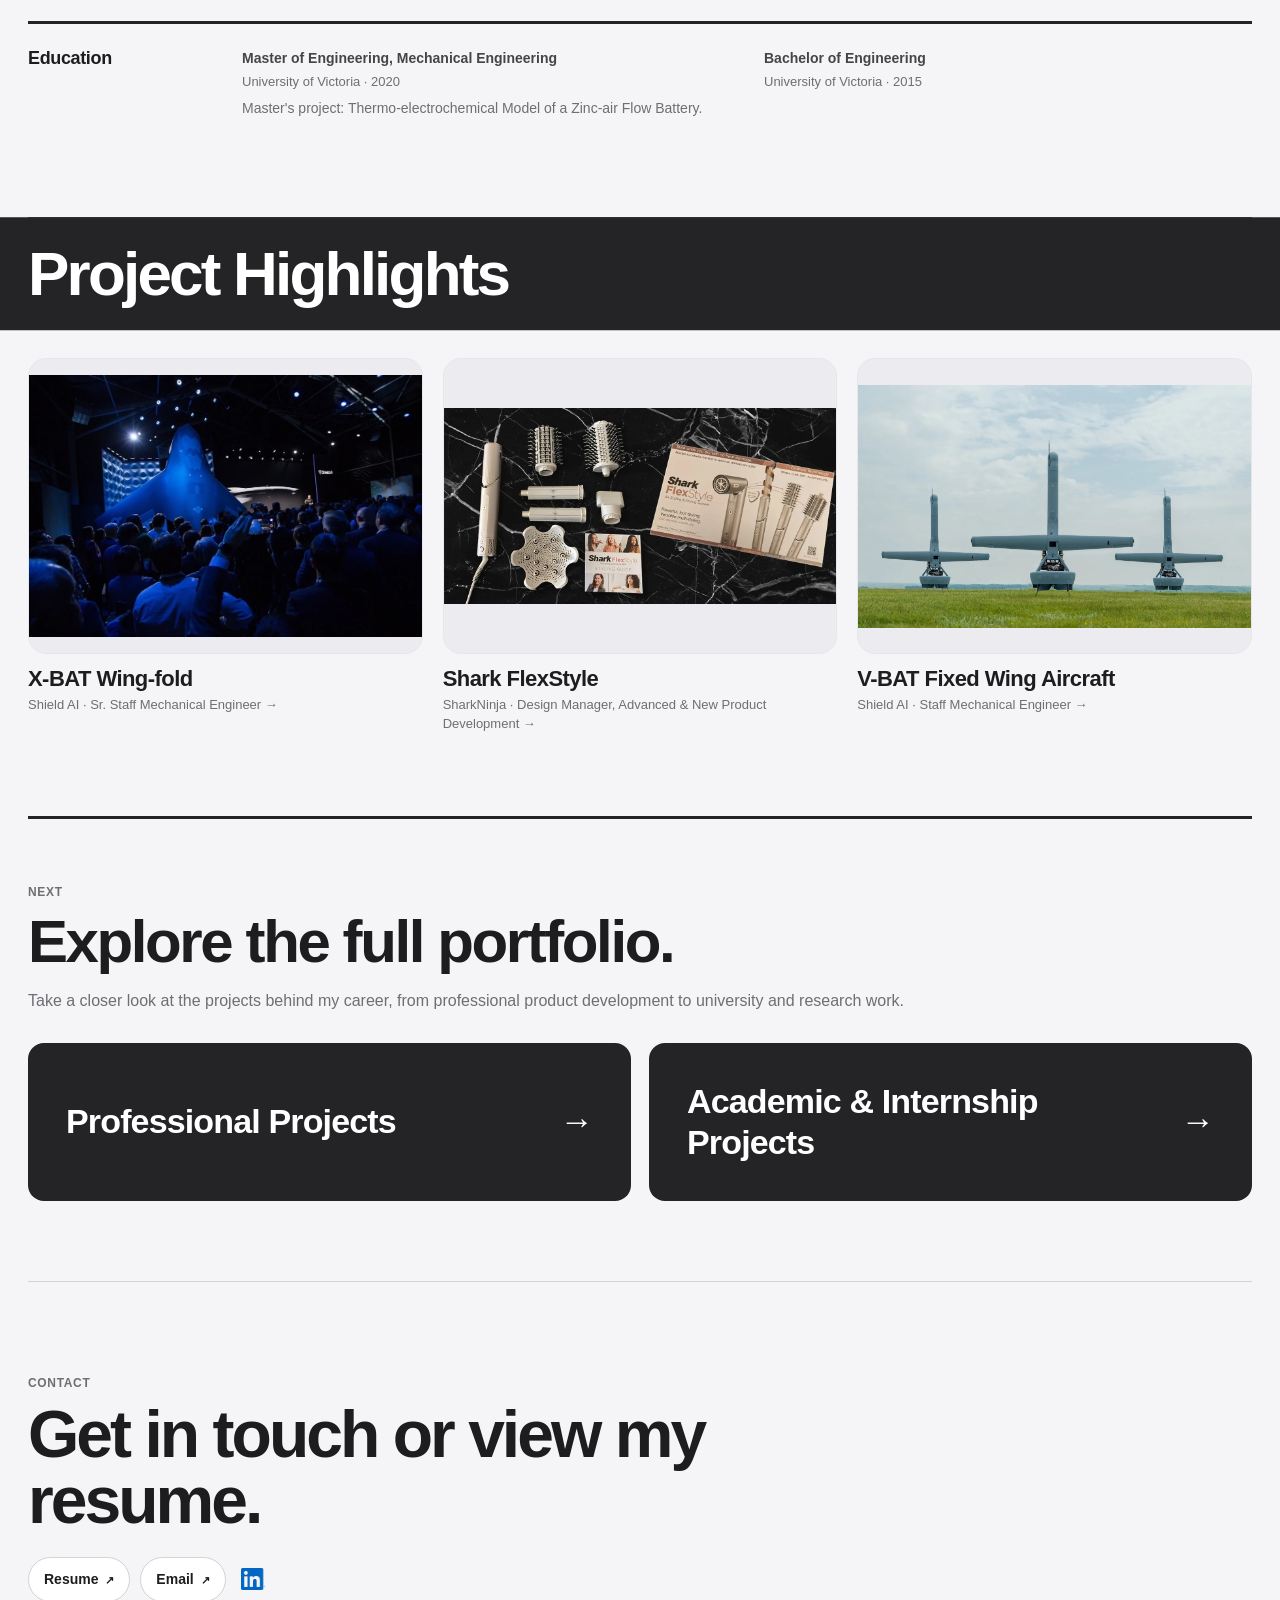
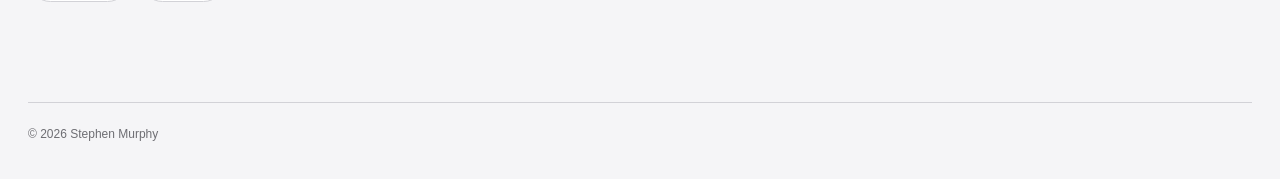
==== commit 57215118: "Publish finalized resume across portfolio" ====
--- a/index.html
+++ b/index.html
@@ -33,7 +33,7 @@
     <a href="academic.html">Academic &amp; Internship Projects</a>
   </nav>
   <div class="header-actions">
-    <a class="header-link" href="assets/resume/Stephen_Murphy_Resume_2023.pdf" target="_blank" rel="noopener">Resume <span class="cta-arrow" aria-hidden="true">↗</span></a>
+    <a class="header-link" href="assets/resume/Stephen_Murphy_Resume.pdf" target="_blank" rel="noopener">Resume <span class="cta-arrow" aria-hidden="true">↗</span></a>
     <a class="header-link" href="mailto:s_murphy@outlook.com">Email <span class="cta-arrow" aria-hidden="true">↗</span></a>
     <a class="header-link social-icon-link" href="https://www.linkedin.com/in/stephenalanmurphy" target="_blank" rel="noopener" aria-label="LinkedIn profile"><img src="assets/logos/linkedin-in.png" alt="" width="120" height="110"></a>
   </div>
@@ -172,7 +172,7 @@
   <p class="kicker">Contact</p>
   <h2>Get in touch or view my resume.</h2>
   <div class="contact-links">
-    <a href="assets/resume/Stephen_Murphy_Resume_2023.pdf" target="_blank" rel="noopener">Resume <span class="cta-arrow" aria-hidden="true">↗</span></a>
+    <a href="assets/resume/Stephen_Murphy_Resume.pdf" target="_blank" rel="noopener">Resume <span class="cta-arrow" aria-hidden="true">↗</span></a>
     <a href="mailto:s_murphy@outlook.com">Email <span class="cta-arrow" aria-hidden="true">↗</span></a>
     <a class="contact-social-link" href="https://www.linkedin.com/in/stephenalanmurphy" target="_blank" rel="noopener" aria-label="LinkedIn profile"><img src="assets/logos/linkedin-in.png" alt="" width="120" height="110"></a>
   </div>
--- a/portfolio.css
+++ b/portfolio.css
@@ -1,4 +1,36 @@
+/* Progressive frost: clear at the navigation's bottom, strongest at the top. */
+body {
+  --header-bottom: 66px;
+}
+.projects-page,
+.academic-page {
+  --header-bottom: 134px;
+}
+@media (max-width: 720px) {
+  .projects-page,
+  .academic-page {
+    --header-bottom: 130px;
+  }
+}
+.header-frost {
+  position: fixed;
+  inset: 0 0 auto;
+  height: var(--header-bottom);
+  z-index: 89;
+  pointer-events: none;
+  background: linear-gradient(to bottom, rgba(245,245,247,.8), rgba(245,245,247,0));
+}
+.header-frost-layer {
+  position: absolute;
+  inset: 0;
+  backdrop-filter: blur(var(--blur));
+  -webkit-backdrop-filter: blur(var(--blur));
+  -webkit-mask-image: linear-gradient(to bottom, #000 var(--fade-start), transparent var(--fade-end));
+  mask-image: linear-gradient(to bottom, #000 var(--fade-start), transparent var(--fade-end));
+}
 .site-header {
+  backdrop-filter: none;
+  -webkit-backdrop-filter: none;
   grid-template-columns: auto minmax(0, 1fr) auto;
   column-gap: 20px;
   background: rgba(255,255,255,.98);
@@ -8,12 +40,28 @@
 .site-header nav {
   align-items: center;
   justify-content: center;
+  gap: 10px;
   font-size: 16px;
   line-height: 1.2;
 }
+.site-header nav a {
+  padding: 9px 8px;
+  border-radius: 8px;
+  color: #333338;
+}
+.site-header nav a:hover {
+  opacity: 1;
+  background: #f0f0f3;
+}
+.site-header nav a:focus-visible {
+  outline: 2px solid #242426;
+  outline-offset: 2px;
+}
 .site-header nav a[aria-current="page"] {
-  color: var(--ink);
+  color: #242426;
   font-weight: 700;
+  background: #ededee;
+  box-shadow: inset 0 0 0 1px #242426;
 }
 .wordmark {
   white-space: nowrap;
@@ -378,8 +426,8 @@
   border-radius: 0 0 16px 16px;
   background: rgba(255,255,255,.98);
   box-shadow: 0 14px 30px rgba(0,0,0,.16);
-  backdrop-filter: saturate(180%) blur(20px);
-  -webkit-backdrop-filter: saturate(180%) blur(20px);
+  backdrop-filter: none;
+  -webkit-backdrop-filter: none;
 }
 .logo-progress {
   display: grid;
@@ -527,7 +575,7 @@
   padding: 42px 0 46px;
   border-bottom: 1px solid var(--line-light);
 }
-.patents-block h2 {
+.patents-block h3 {
   margin-bottom: 7px;
   font-size: 25px;
   line-height: 1.1;
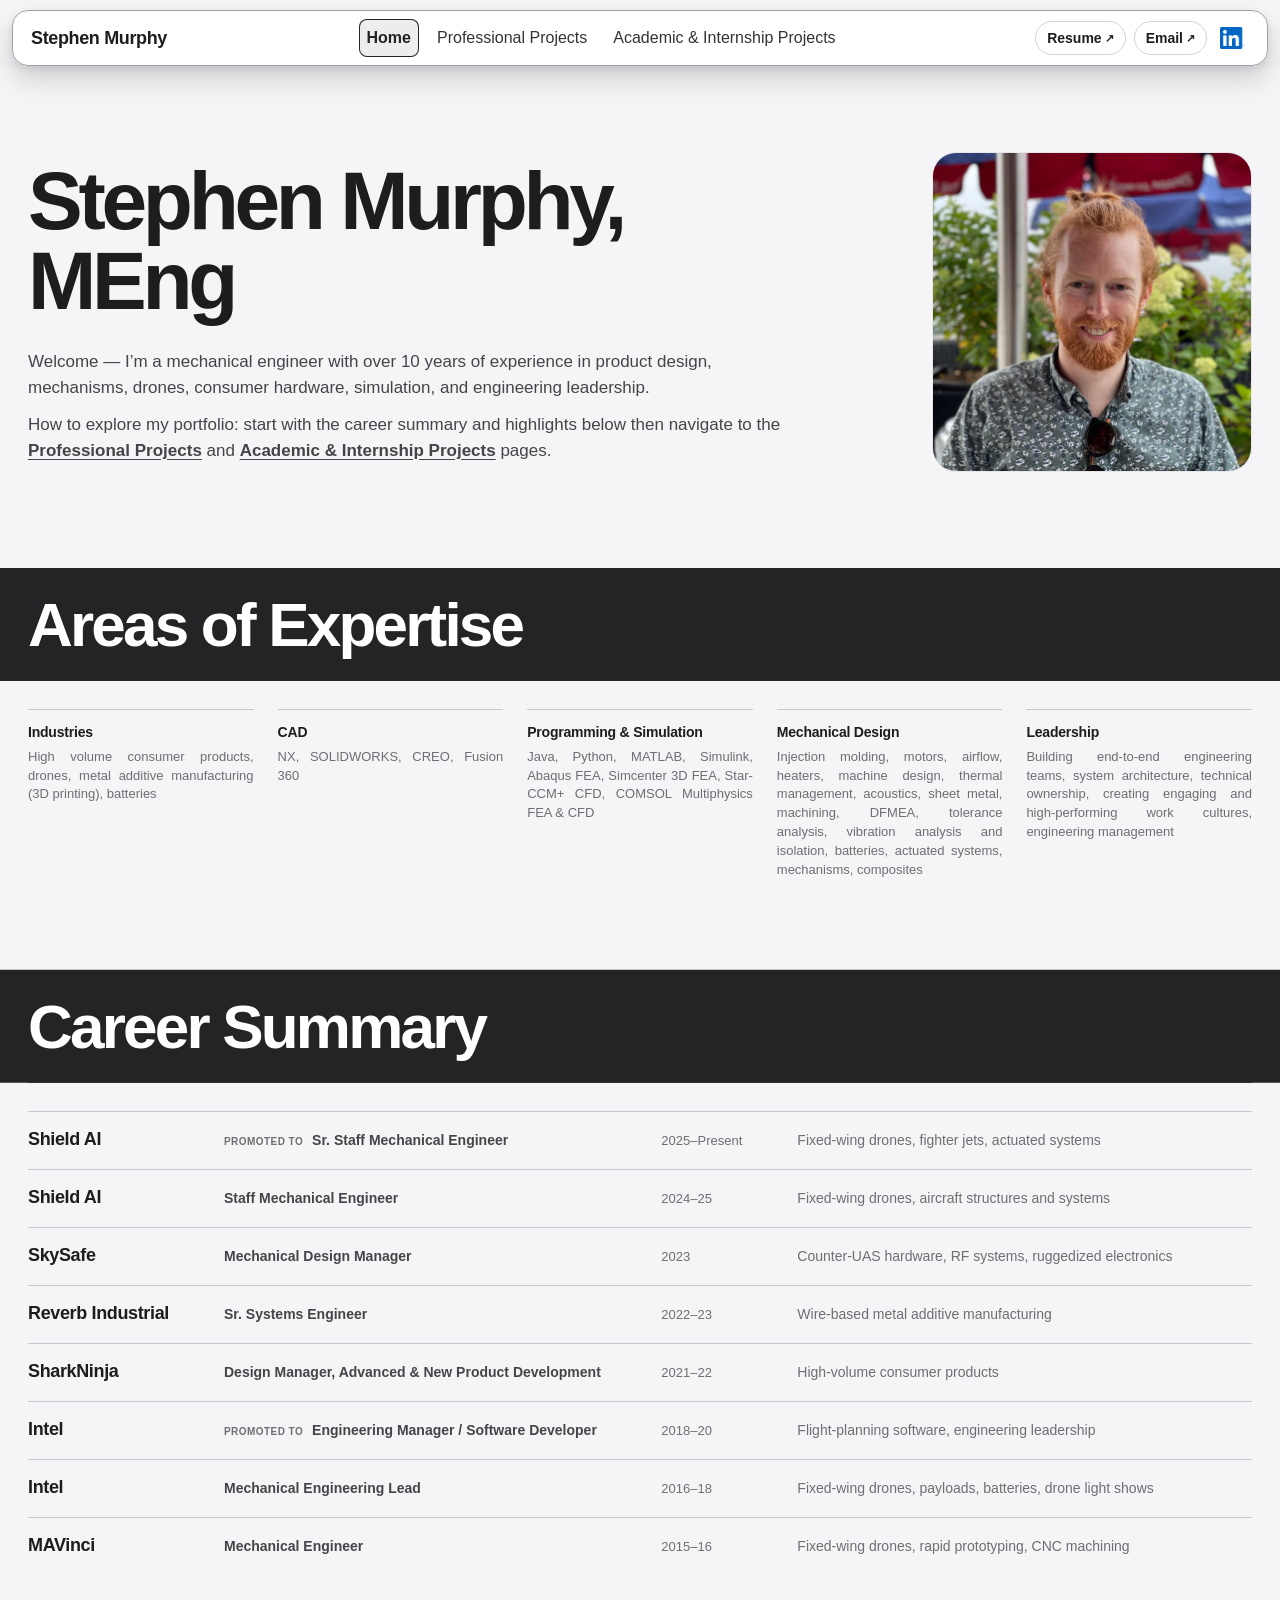
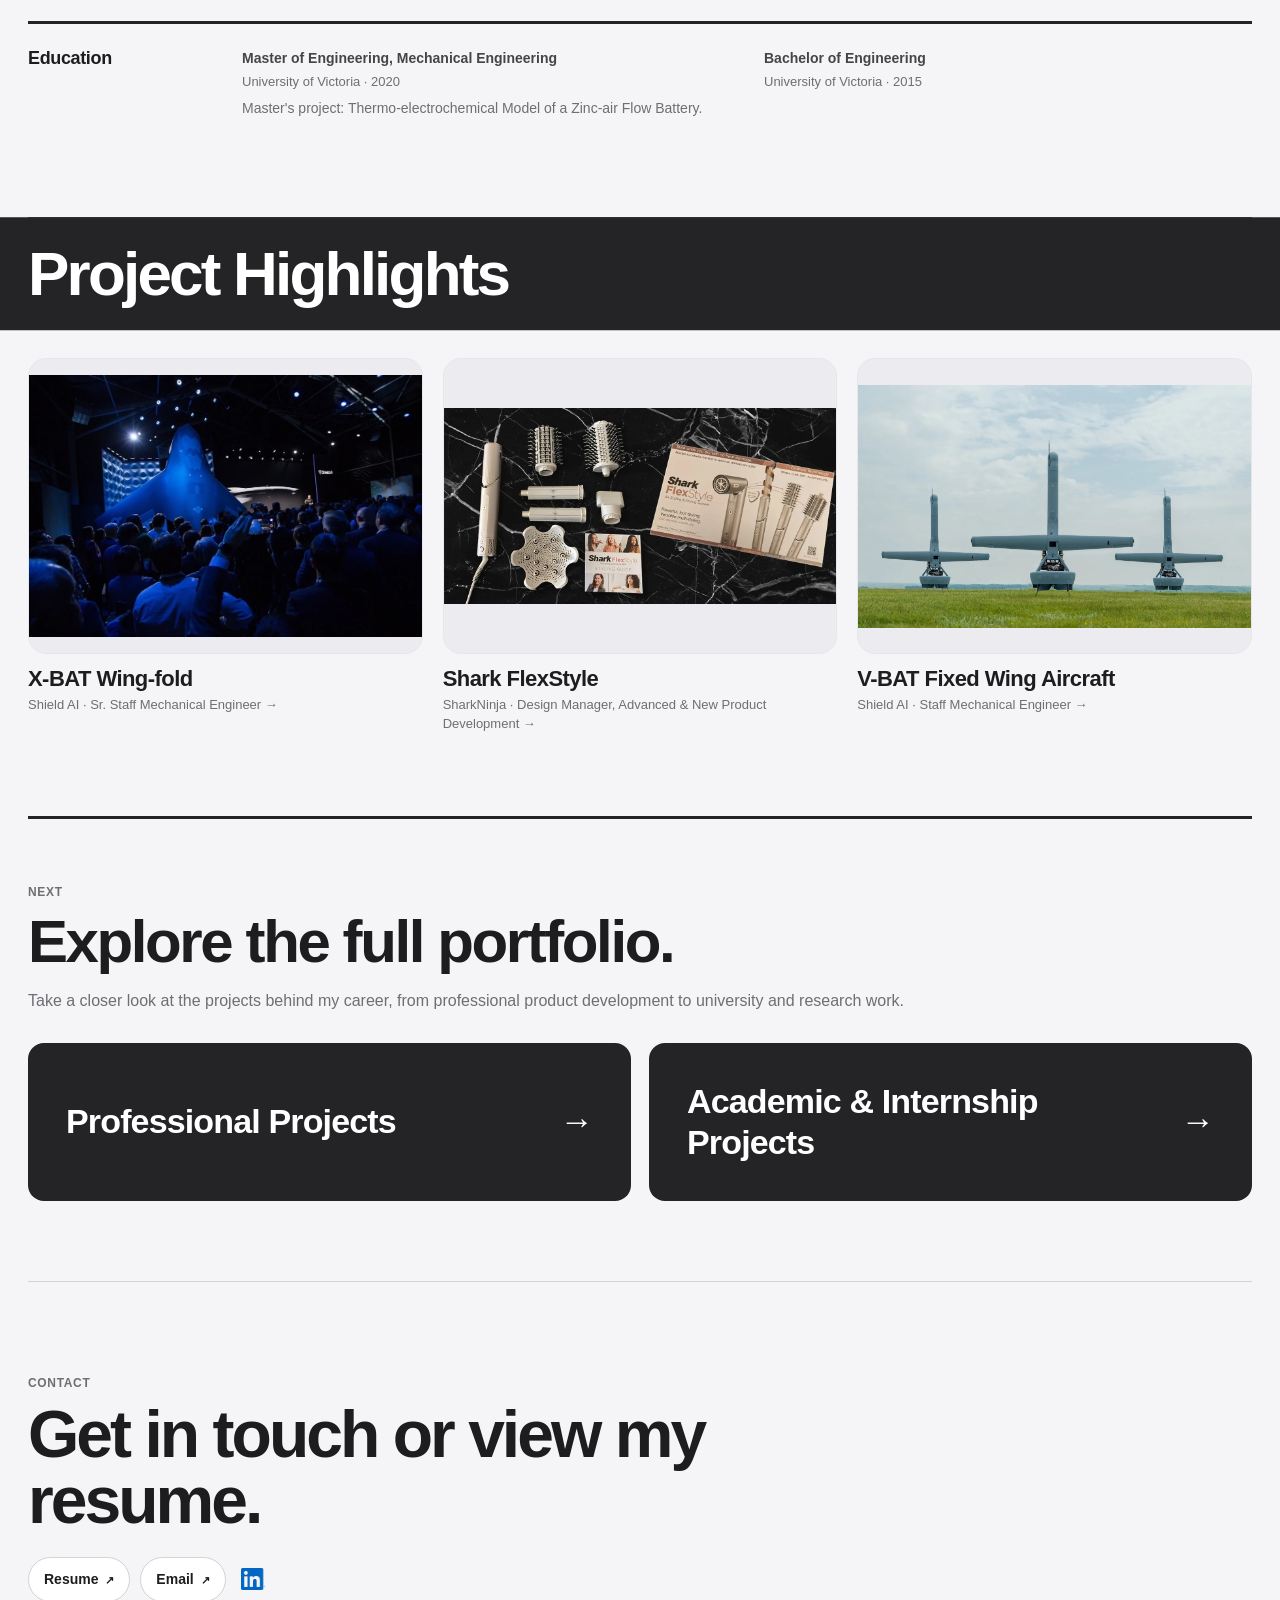
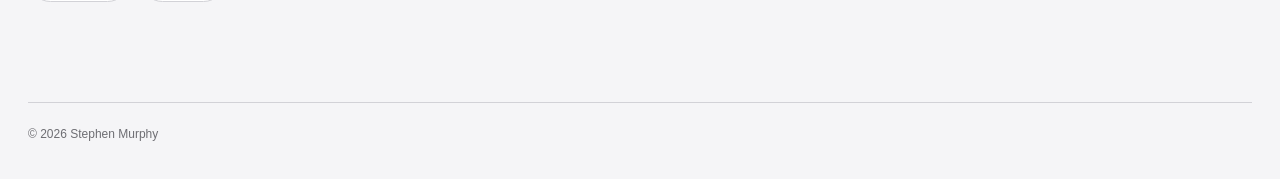
==== commit a726ff21: "Update welcome blurb with years of engineering experience" ====
--- a/index.html
+++ b/index.html
@@ -44,7 +44,7 @@
   <div class="hero-copy">
     <h1>Stephen Murphy, MEng</h1>
     <div class="welcome-blurb">
-      <p>Welcome — I’m a mechanical engineer focused on product design, mechanisms, drones, consumer hardware, simulation, and engineering leadership.</p>
+      <p>Welcome — I’m a mechanical engineer with over 10 years of experience in product design, mechanisms, drones, consumer hardware, simulation, and engineering leadership.</p>
       <p>How to explore my portfolio: start with the career summary and highlights below then navigate to the <a href="https://stephenalanmurphy.com/projects.html">Professional Projects</a> and <a href="https://stephenalanmurphy.com/academic.html">Academic &amp; Internship Projects</a> pages.</p>
     </div>
   </div>
